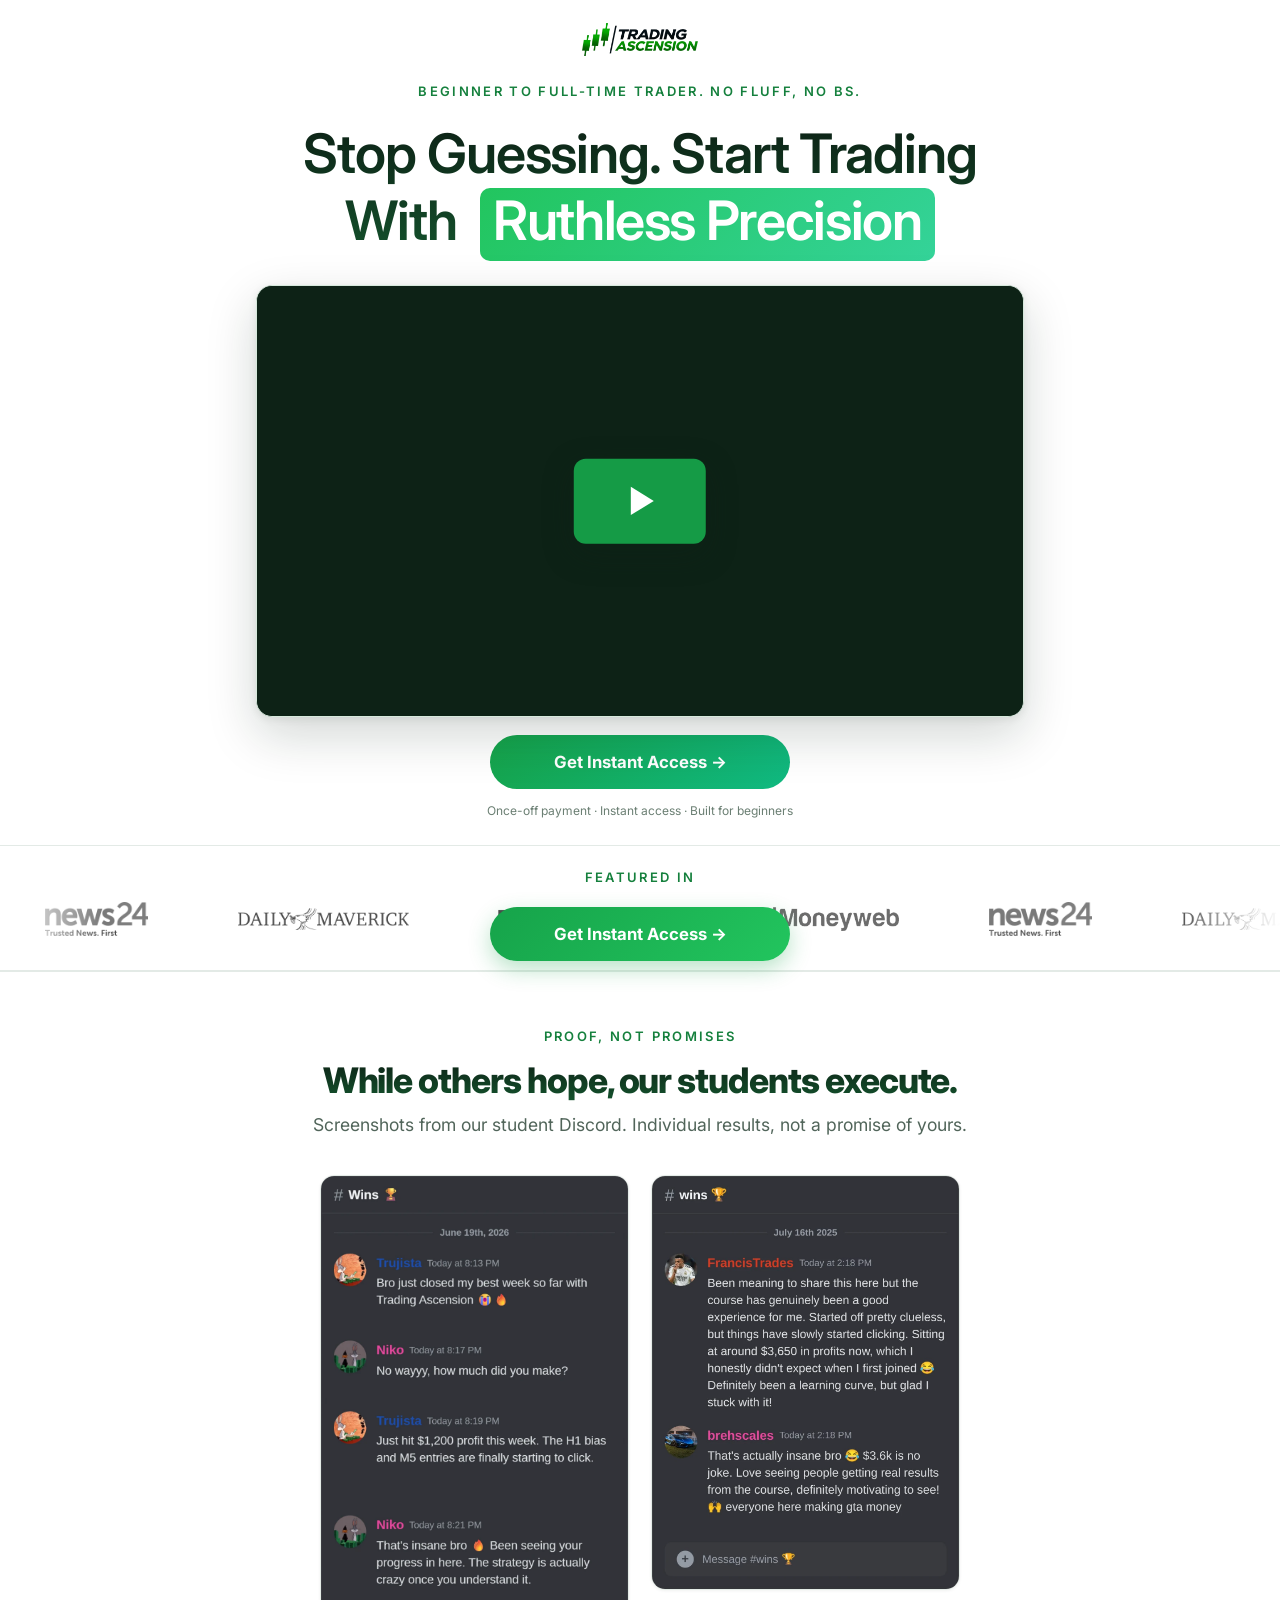
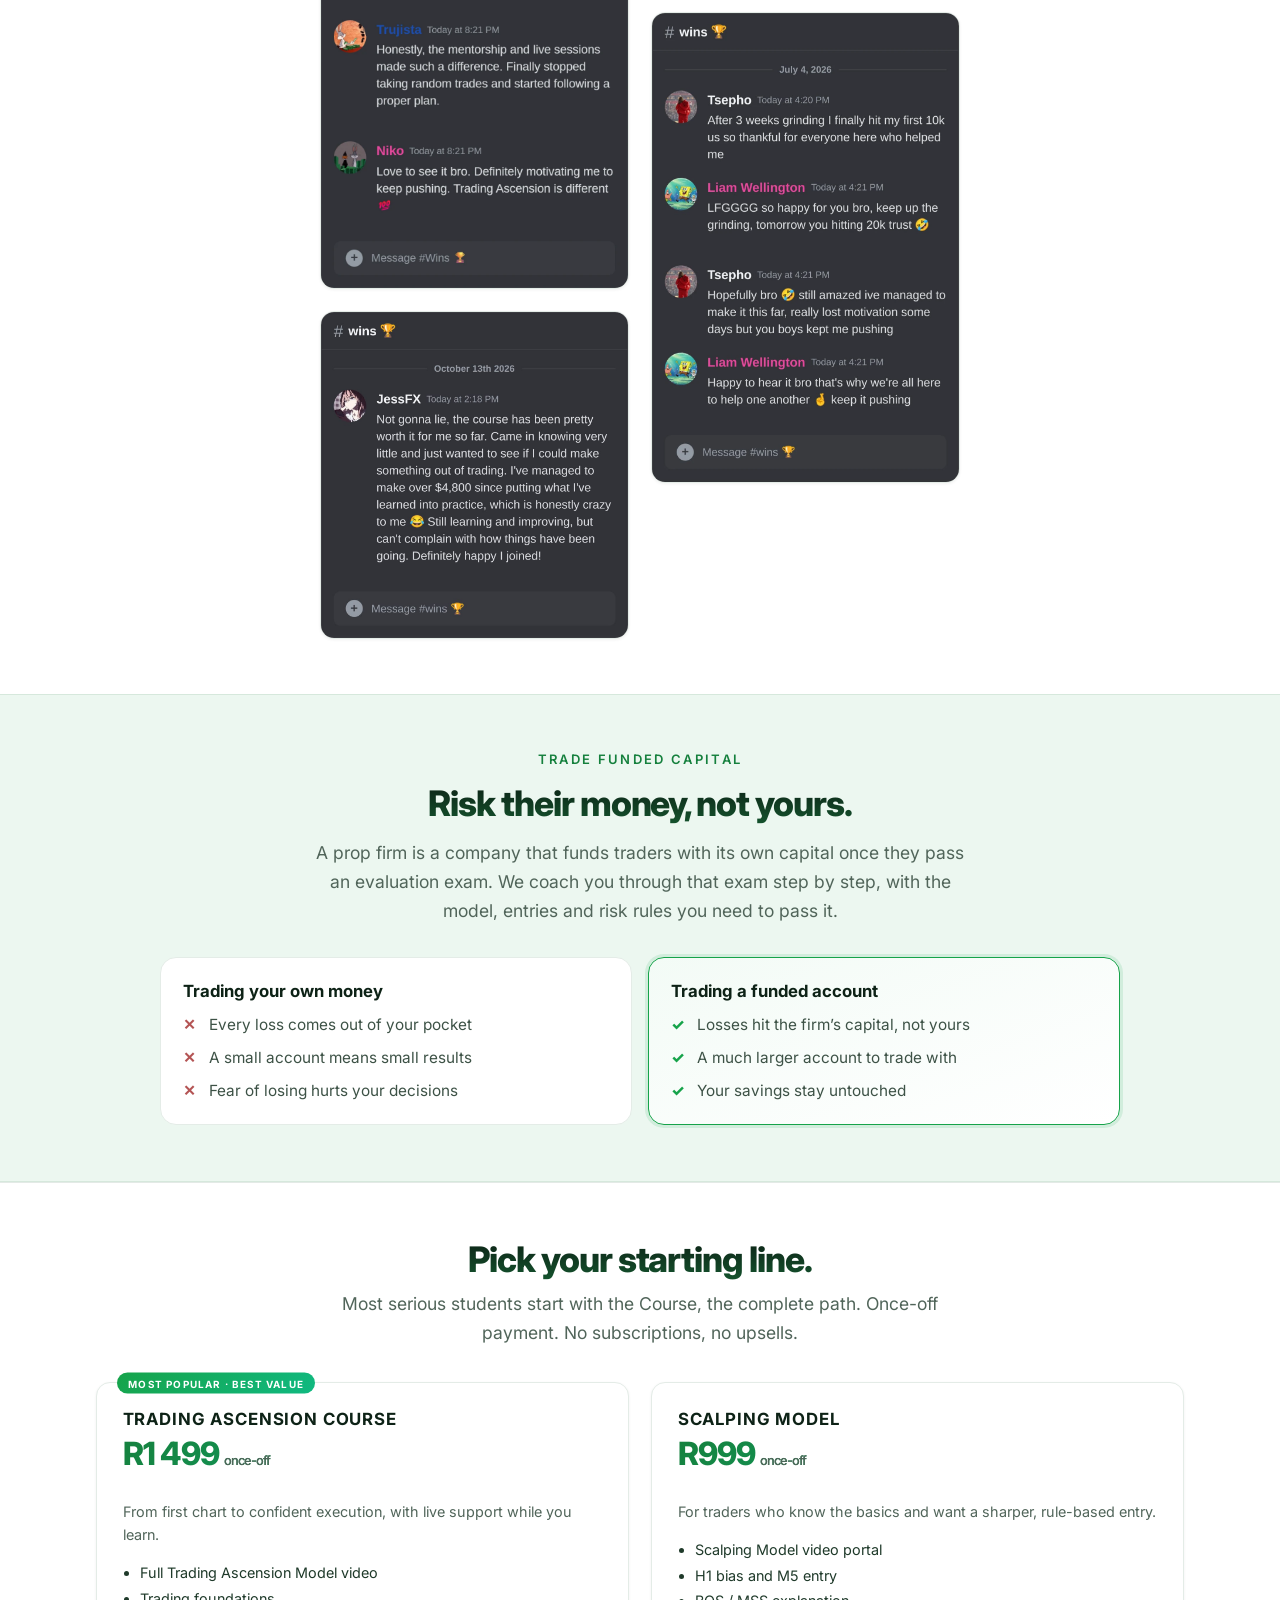
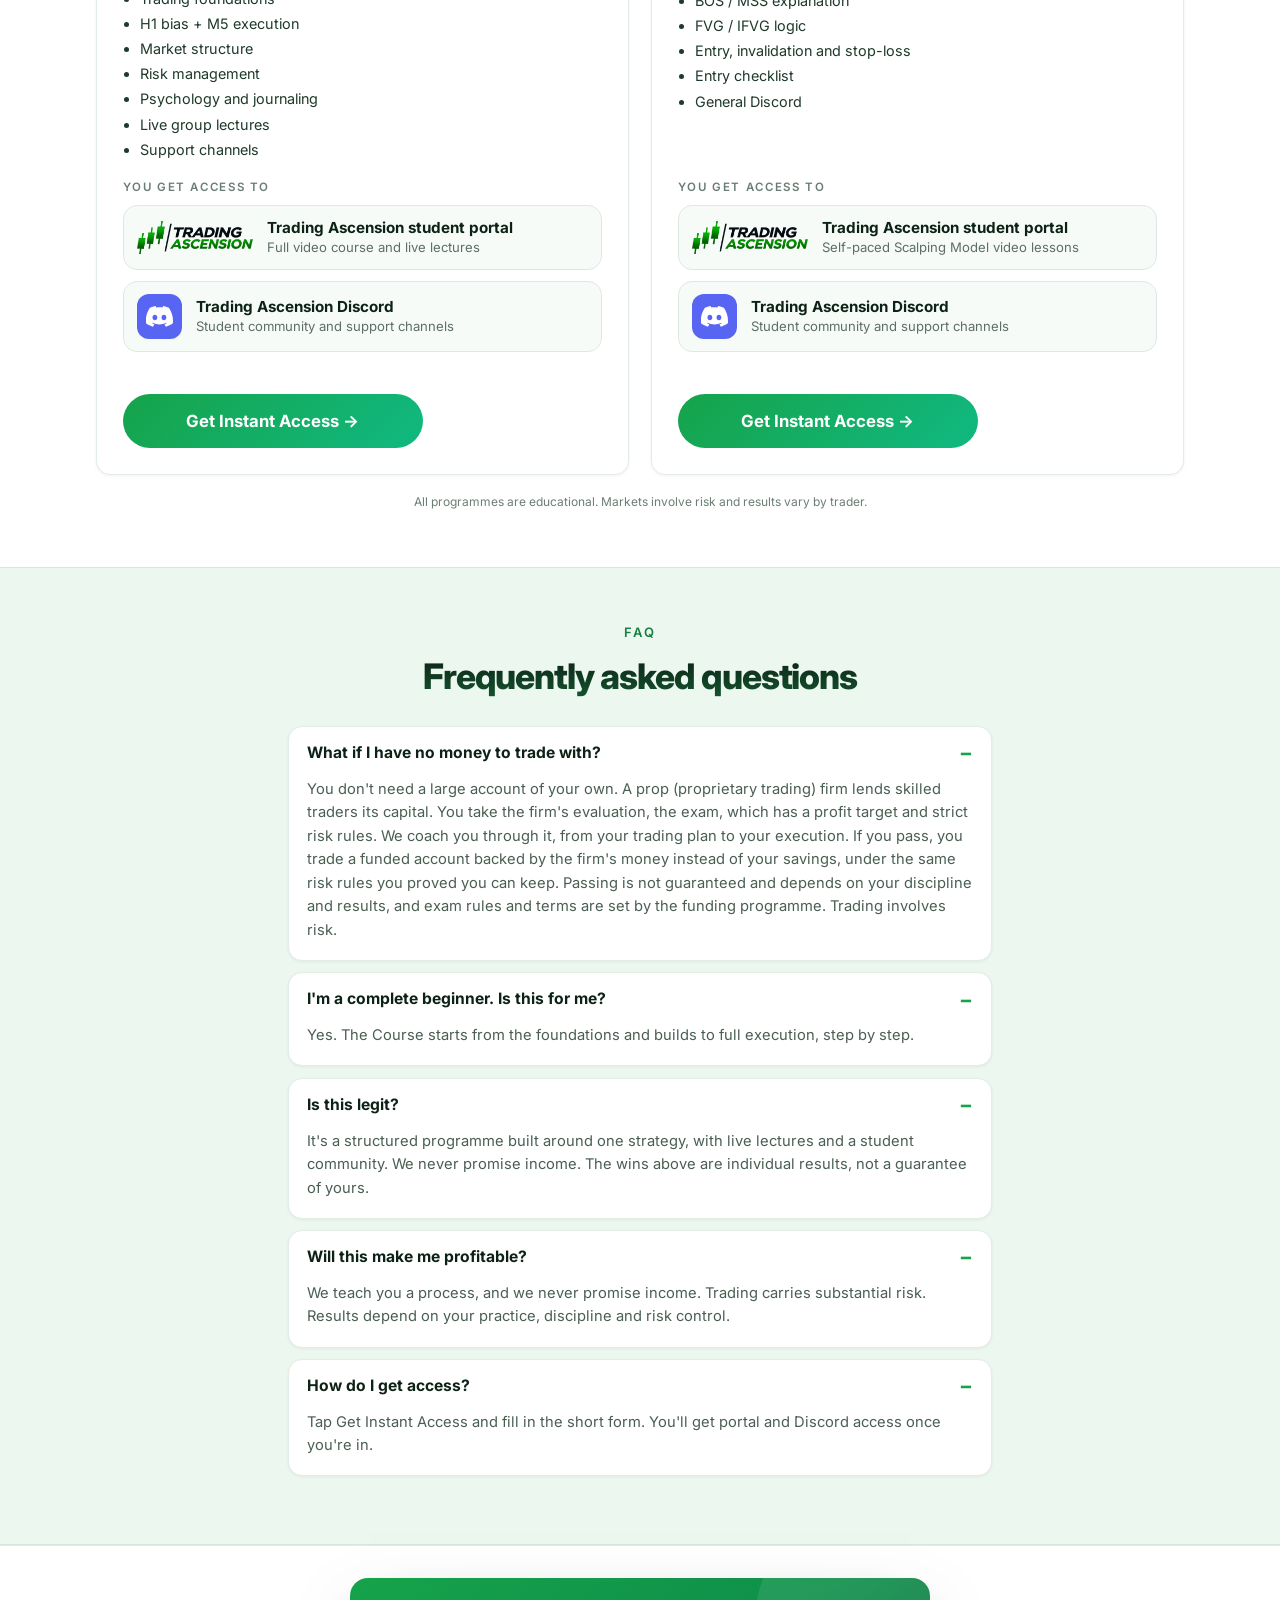
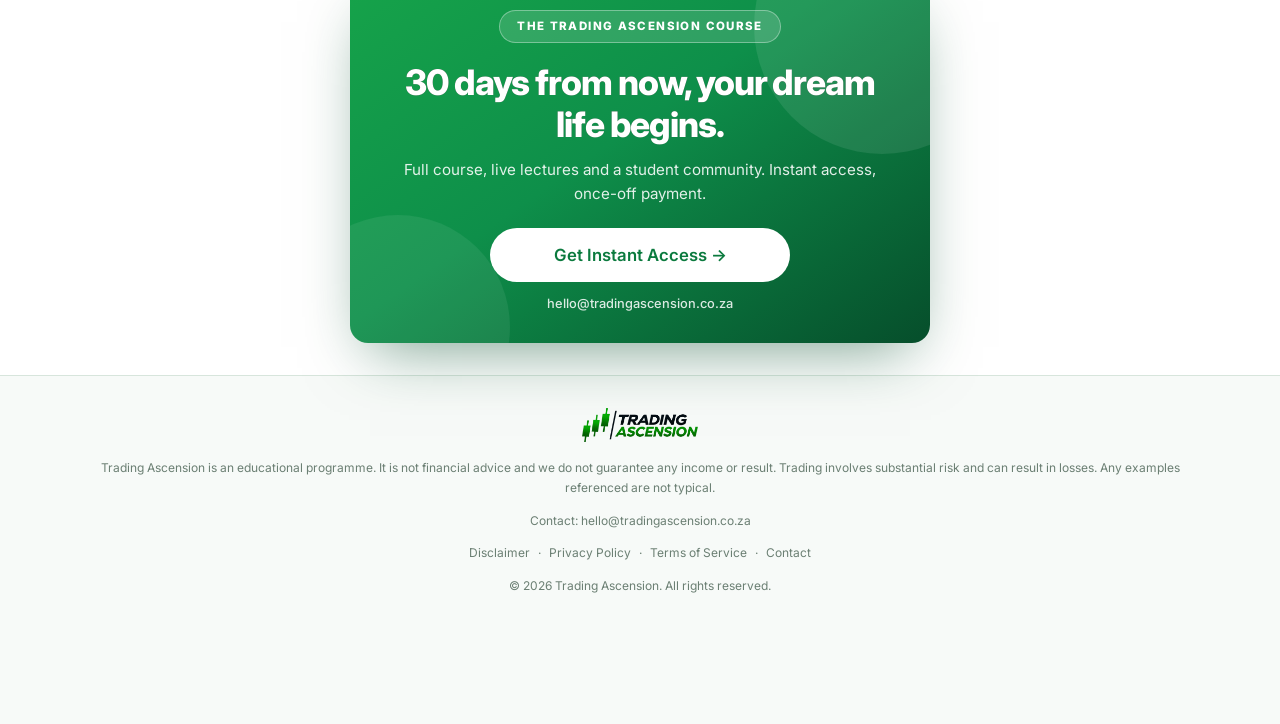
==== index.html @ 58a3d2c4 "Checkout page: add Apple Pay / Google Pay express buttons above the card form Co-Authored-By: Claude" ====
<!doctype html>
<html lang="en">
<head>
<meta charset="UTF-8">
<meta name="viewport" content="width=device-width, initial-scale=1.0">
<title>Trading Ascension — Trading Course</title>
<link rel="icon" href="favicon.ico?v=1" sizes="48x48"><link rel="icon" type="image/png" sizes="32x32" href="assets/favicon-32.png?v=1"><link rel="icon" type="image/png" sizes="192x192" href="assets/icon-192.png?v=1"><link rel="apple-touch-icon" href="assets/apple-touch-icon.png?v=1">
<meta name="description" content="Trading Ascension — a trading course built around one clear, repeatable strategy: H1 bias, M5 entries, fixed risk.">
<meta property="og:title" content="Trading Ascension — Trading Course">
<meta property="og:description" content="One repeatable strategy, step-by-step lessons and live support while you learn.">
<link rel="preconnect" href="https://fonts.googleapis.com"><link rel="preconnect" href="https://fonts.gstatic.com" crossorigin><link href="https://fonts.googleapis.com/css2?family=Inter:wght@400;500;600;700;800&display=swap" rel="stylesheet"><link rel="stylesheet" href="glass.css?v=103"><meta name="theme-color" content="#05030a">
<!-- TikTok Pixel Code Start -->
<script>
!function (w, d, t) {
  w.TiktokAnalyticsObject=t;var ttq=w[t]=w[t]||[];ttq.methods=["page","track","identify","instances","debug","on","off","once","ready","alias","group","enableCookie","disableCookie","holdConsent","revokeConsent","grantConsent"],ttq.setAndDefer=function(t,e){t[e]=function(){t.push([e].concat(Array.prototype.slice.call(arguments,0)))}};for(var i=0;i<ttq.methods.length;i++)ttq.setAndDefer(ttq,ttq.methods[i]);ttq.instance=function(t){for(var e=ttq._i[t]||[],n=0;n<ttq.methods.length;n++)ttq.setAndDefer(e,ttq.methods[n]);return e},ttq.load=function(e,n){var r="https://analytics.tiktok.com/i18n/pixel/events.js",o=n&&n.partner;ttq._i=ttq._i||{},ttq._i[e]=[],ttq._i[e]._u=r,ttq._t=ttq._t||{},ttq._t[e]=+new Date,ttq._o=ttq._o||{},ttq._o[e]=n||{};n=document.createElement("script");n.type="text/javascript",n.async=!0,n.src=r+"?sdkid="+e+"&lib="+t;e=document.getElementsByTagName("script")[0];e.parentNode.insertBefore(n,e)};
  ttq.load('DBP585RC77U0QK5QH2MG');
  ttq.page();
}(window, document, 'ttq');
</script>
<!-- TikTok Pixel Code End -->
</head>
<body>
<div class="orbs" aria-hidden="true"><i></i><i></i><i></i></div>
<header class="site-header" id="site-header"><a class="brand" href="#top" aria-label="Trading Ascension home"><img class="ta-logo" src="assets/ta-logo.png" alt="Trading Ascension" width="1249" height="362" decoding="async"></a></header>
<span id="top"></span>

<section class="center hero">
 <div class="wrap">
  <p class="eyebrow">Beginner to full-time trader. No fluff, no BS.</p>
  <h1>Stop Guessing. Start Trading With <span class="accent">Ruthless Precision</span></h1>
  <div class="video"><video id="vsl" playsinline preload="auto" src="assets/vsl.mp4?v=5#t=0.1" aria-label="The Trading Ascension Model, explained"></video></div>
  <div class="cta-row"><a class="btn" href="#programmes" data-goto="programmes">Get Instant Access →</a></div>
  <p class="fine hero-note">Once-off payment · Instant access · Built for beginners</p>
 </div>
</section>

<!-- placeholder press logos: replace with real "featured in" logos only if true -->
<section class="logos" aria-label="Featured in">
 <p class="eyebrow">Featured in</p>
 <div class="marquee"><ul class="track"><li class="lg"><img src="logos/n24.png" alt="News24" data-name="News24" style="--h:34" width="102" height="34" decoding="async"></li><li class="lg"><img src="logos/dm.png" alt="Daily Maverick" data-name="Daily Maverick" style="--h:22" width="66" height="22" decoding="async"></li><li class="lg"><img src="logos/mg.png" alt="Mail &amp; Guardian" data-name="Mail &amp; Guardian" style="--h:24" width="168" height="24" decoding="async"></li><li class="lg"><img src="logos/mw.png" alt="Moneyweb" data-name="Moneyweb" style="--h:24" width="72" height="24" decoding="async"></li><li class="lg" aria-hidden="true"><img src="logos/n24.png" alt="" data-name="News24" style="--h:34" width="102" height="34" decoding="async"></li><li class="lg" aria-hidden="true"><img src="logos/dm.png" alt="" data-name="Daily Maverick" style="--h:22" width="66" height="22" decoding="async"></li><li class="lg" aria-hidden="true"><img src="logos/mg.png" alt="" data-name="Mail &amp; Guardian" style="--h:24" width="168" height="24" decoding="async"></li><li class="lg" aria-hidden="true"><img src="logos/mw.png" alt="" data-name="Moneyweb" style="--h:24" width="72" height="24" decoding="async"></li><li class="lg" aria-hidden="true"><img src="logos/n24.png" alt="" data-name="News24" style="--h:34" width="102" height="34" decoding="async"></li><li class="lg" aria-hidden="true"><img src="logos/dm.png" alt="" data-name="Daily Maverick" style="--h:22" width="66" height="22" decoding="async"></li><li class="lg" aria-hidden="true"><img src="logos/mg.png" alt="" data-name="Mail &amp; Guardian" style="--h:24" width="168" height="24" decoding="async"></li><li class="lg" aria-hidden="true"><img src="logos/mw.png" alt="" data-name="Moneyweb" style="--h:24" width="72" height="24" decoding="async"></li><li class="lg" aria-hidden="true"><img src="logos/n24.png" alt="" data-name="News24" style="--h:34" width="102" height="34" decoding="async"></li><li class="lg" aria-hidden="true"><img src="logos/dm.png" alt="" data-name="Daily Maverick" style="--h:22" width="66" height="22" decoding="async"></li><li class="lg" aria-hidden="true"><img src="logos/mg.png" alt="" data-name="Mail &amp; Guardian" style="--h:24" width="168" height="24" decoding="async"></li><li class="lg" aria-hidden="true"><img src="logos/mw.png" alt="" data-name="Moneyweb" style="--h:24" width="72" height="24" decoding="async"></li><li class="lg" aria-hidden="true"><img src="logos/n24.png" alt="" data-name="News24" style="--h:34" width="102" height="34" decoding="async"></li><li class="lg" aria-hidden="true"><img src="logos/dm.png" alt="" data-name="Daily Maverick" style="--h:22" width="66" height="22" decoding="async"></li><li class="lg" aria-hidden="true"><img src="logos/mg.png" alt="" data-name="Mail &amp; Guardian" style="--h:24" width="168" height="24" decoding="async"></li><li class="lg" aria-hidden="true"><img src="logos/mw.png" alt="" data-name="Moneyweb" style="--h:24" width="72" height="24" decoding="async"></li><li class="lg" aria-hidden="true"><img src="logos/n24.png" alt="" data-name="News24" style="--h:34" width="102" height="34" decoding="async"></li><li class="lg" aria-hidden="true"><img src="logos/dm.png" alt="" data-name="Daily Maverick" style="--h:22" width="66" height="22" decoding="async"></li><li class="lg" aria-hidden="true"><img src="logos/mg.png" alt="" data-name="Mail &amp; Guardian" style="--h:24" width="168" height="24" decoding="async"></li><li class="lg" aria-hidden="true"><img src="logos/mw.png" alt="" data-name="Moneyweb" style="--h:24" width="72" height="24" decoding="async"></li><li class="lg" aria-hidden="true"><img src="logos/n24.png" alt="" data-name="News24" style="--h:34" width="102" height="34" decoding="async"></li><li class="lg" aria-hidden="true"><img src="logos/dm.png" alt="" data-name="Daily Maverick" style="--h:22" width="66" height="22" decoding="async"></li><li class="lg" aria-hidden="true"><img src="logos/mg.png" alt="" data-name="Mail &amp; Guardian" style="--h:24" width="168" height="24" decoding="async"></li><li class="lg" aria-hidden="true"><img src="logos/mw.png" alt="" data-name="Moneyweb" style="--h:24" width="72" height="24" decoding="async"></li><li class="lg" aria-hidden="true"><img src="logos/n24.png" alt="" data-name="News24" style="--h:34" width="102" height="34" decoding="async"></li><li class="lg" aria-hidden="true"><img src="logos/dm.png" alt="" data-name="Daily Maverick" style="--h:22" width="66" height="22" decoding="async"></li><li class="lg" aria-hidden="true"><img src="logos/mg.png" alt="" data-name="Mail &amp; Guardian" style="--h:24" width="168" height="24" decoding="async"></li><li class="lg" aria-hidden="true"><img src="logos/mw.png" alt="" data-name="Moneyweb" style="--h:24" width="72" height="24" decoding="async"></li><li class="lg" aria-hidden="true"><img src="logos/n24.png" alt="" data-name="News24" style="--h:34" width="102" height="34" decoding="async"></li><li class="lg" aria-hidden="true"><img src="logos/dm.png" alt="" data-name="Daily Maverick" style="--h:22" width="66" height="22" decoding="async"></li><li class="lg" aria-hidden="true"><img src="logos/mg.png" alt="" data-name="Mail &amp; Guardian" style="--h:24" width="168" height="24" decoding="async"></li><li class="lg" aria-hidden="true"><img src="logos/mw.png" alt="" data-name="Moneyweb" style="--h:24" width="72" height="24" decoding="async"></li><li class="lg" aria-hidden="true"><img src="logos/n24.png" alt="" data-name="News24" style="--h:34" width="102" height="34" decoding="async"></li><li class="lg" aria-hidden="true"><img src="logos/dm.png" alt="" data-name="Daily Maverick" style="--h:22" width="66" height="22" decoding="async"></li><li class="lg" aria-hidden="true"><img src="logos/mg.png" alt="" data-name="Mail &amp; Guardian" style="--h:24" width="168" height="24" decoding="async"></li><li class="lg" aria-hidden="true"><img src="logos/mw.png" alt="" data-name="Moneyweb" style="--h:24" width="72" height="24" decoding="async"></li><li class="lg" aria-hidden="true"><img src="logos/n24.png" alt="" data-name="News24" style="--h:34" width="102" height="34" decoding="async"></li><li class="lg" aria-hidden="true"><img src="logos/dm.png" alt="" data-name="Daily Maverick" style="--h:22" width="66" height="22" decoding="async"></li><li class="lg" aria-hidden="true"><img src="logos/mg.png" alt="" data-name="Mail &amp; Guardian" style="--h:24" width="168" height="24" decoding="async"></li><li class="lg" aria-hidden="true"><img src="logos/mw.png" alt="" data-name="Moneyweb" style="--h:24" width="72" height="24" decoding="async"></li><li class="lg" aria-hidden="true"><img src="logos/n24.png" alt="" data-name="News24" style="--h:34" width="102" height="34" decoding="async"></li><li class="lg" aria-hidden="true"><img src="logos/dm.png" alt="" data-name="Daily Maverick" style="--h:22" width="66" height="22" decoding="async"></li><li class="lg" aria-hidden="true"><img src="logos/mg.png" alt="" data-name="Mail &amp; Guardian" style="--h:24" width="168" height="24" decoding="async"></li><li class="lg" aria-hidden="true"><img src="logos/mw.png" alt="" data-name="Moneyweb" style="--h:24" width="72" height="24" decoding="async"></li></ul></div>
</section>

<section class="center" id="students">
 <div class="wrap">
  <p class="eyebrow">Proof, not promises</p>
  <h2>While others hope, our students execute.</h2>
  <p class="lead">Screenshots from our student Discord. Individual results, not a promise of yours.</p>
  <div class="proofs">
   <div class="proof-col"><figure class="proof"><img src="proof/discord-4.webp" alt="Student shares their best trading week in the wins channel" width="862" height="2000" decoding="async" onerror="this.parentNode.classList.add('empty');this.remove()"></figure><figure class="proof"><img src="proof/discord-3.png" alt="Student shares over $4,800 since applying the course" width="1080" height="1146" decoding="async" onerror="this.parentNode.classList.add('empty');this.remove()"></figure></div>
   <div class="proof-col"><figure class="proof"><img src="proof/discord-1.webp" alt="Student shares $3,650 in profits in the wins channel" width="1080" height="1455" decoding="async" onerror="this.parentNode.classList.add('empty');this.remove()"></figure><figure class="proof"><img src="proof/discord-2.webp" alt="Student hits first 10k after 3 weeks" width="1047" height="1600" decoding="async" onerror="this.parentNode.classList.add('empty');this.remove()"></figure></div>
  </div>
 </div>
</section>

<section class="win center" id="model">
 <div class="wrap pf">
  <p class="eyebrow reveal" data-anim="fade">Trade funded capital</p>
  <h2 class="reveal" data-anim="fade">Risk their money, not yours.</h2>
  <p class="lead reveal" data-anim="rise">A prop firm is a company that funds traders with its own capital once they pass an evaluation exam. We coach you through that exam step by step, with the model, entries and risk rules you need to pass it.</p>

  <div class="pf-vs reveal" data-anim="rise">
   <div class="pf-col pf-old"><h3>Trading your own money</h3>
    <ul><li>Every loss comes out of your pocket</li><li>A small account means small results</li><li>Fear of losing hurts your decisions</li></ul></div>
   <div class="pf-col pf-new"><h3>Trading a funded account</h3>
    <ul><li>Losses hit the firm&rsquo;s capital, not yours</li><li>A much larger account to trade with</li><li>Your savings stay untouched</li></ul></div>
  </div>
 </div>
</section>
<section class="center" id="programmes">
 <div class="wrap">
  <h2>Pick your starting line.</h2>
  <p class="lead">Most serious students start with the Course, the complete path. Once-off payment. No subscriptions, no upsells.</p>
  <div class="plans two">
   <div class="plan rec"><span class="tag">MOST POPULAR · BEST VALUE</span>
    <h3>TRADING ASCENSION COURSE</h3><div class="price">R1 499 <small>once-off</small></div>
    <p>From first chart to confident execution, with live support while you learn.</p>
    <ul><li>Full Trading Ascension Model video</li><li>Trading foundations</li><li>H1 bias + M5 execution</li><li>Market structure</li><li>Risk management</li><li>Psychology and journaling</li><li>Live group lectures</li><li>Support channels</li></ul><div class="access"><div class="access-label">You get access to</div><div class="ac-item"><span class="ac-ico ac-portal"><img src="assets/ta-logo.png" alt="Trading Ascension" width="1249" height="362"></span><span class="ac-txt"><b>Trading Ascension student portal</b><small>Full video course and live lectures</small></span></div><div class="ac-item"><span class="ac-ico ac-discord"><svg viewBox="0 0 24 24" fill="#fff" aria-hidden="true"><path d="M20.317 4.3698a19.7913 19.7913 0 00-4.8851-1.5152.0741.0741 0 00-.0785.0371c-.211.3753-.4447.8648-.6083 1.2495-1.8447-.2762-3.68-.2762-5.4868 0-.1636-.3933-.4058-.8742-.6177-1.2495a.077.077 0 00-.0785-.037 19.7363 19.7363 0 00-4.8852 1.515.0699.0699 0 00-.0321.0277C.5334 9.0458-.319 13.5799.0992 18.0578a.0824.0824 0 00.0312.0561c2.0528 1.5076 4.0413 2.4228 5.9929 3.0294a.0777.0777 0 00.0842-.0276c.4616-.6304.8731-1.2952 1.226-1.9942a.076.076 0 00-.0416-.1057c-.6528-.2476-1.2743-.5495-1.8722-.8923a.077.077 0 01-.0076-.1277c.1258-.0943.2517-.1923.3718-.2914a.0743.0743 0 01.0776-.0105c3.9278 1.7933 8.18 1.7933 12.0614 0a.0739.0739 0 01.0785.0095c.1202.099.246.1981.3728.2924a.077.077 0 01-.0066.1276 12.2986 12.2986 0 01-1.873.8914.0766.0766 0 00-.0407.1067c.3604.698.7719 1.3628 1.225 1.9932a.076.076 0 00.0842.0286c1.961-.6067 3.9495-1.5219 6.0023-3.0294a.077.077 0 00.0313-.0552c.5004-5.177-.8382-9.6739-3.5485-13.6604a.061.061 0 00-.0312-.0286zM8.02 15.3312c-1.1825 0-2.1569-1.0857-2.1569-2.419 0-1.3332.9555-2.4189 2.157-2.4189 1.2108 0 2.1757 1.0952 2.1568 2.419 0 1.3332-.9555 2.4189-2.1569 2.4189zm7.9748 0c-1.1825 0-2.1569-1.0857-2.1569-2.419 0-1.3332.9554-2.4189 2.1569-2.4189 1.2108 0 2.1757 1.0952 2.1568 2.419 0 1.3332-.946 2.4189-2.1568 2.4189Z"/></svg></span><span class="ac-txt"><b>Trading Ascension Discord</b><small>Student community and support channels</small></span></div></div>
    <a class="btn" href="#contact" data-lead="Trading Ascension Course" data-amount="149900" data-currency="zar">Get Instant Access →</a>
   </div>
   <div class="plan">
    <h3>SCALPING MODEL</h3><div class="price">R999 <small>once-off</small></div>
    <p>For traders who know the basics and want a sharper, rule-based entry.</p>
    <ul><li>Scalping Model video portal</li><li>H1 bias and M5 entry</li><li>BOS / MSS explanation</li><li>FVG / IFVG logic</li><li>Entry, invalidation and stop-loss</li><li>Entry checklist</li><li>General Discord</li></ul><div class="access"><div class="access-label">You get access to</div><div class="ac-item"><span class="ac-ico ac-portal"><img src="assets/ta-logo.png" alt="Trading Ascension" width="1249" height="362"></span><span class="ac-txt"><b>Trading Ascension student portal</b><small>Self-paced Scalping Model video lessons</small></span></div><div class="ac-item"><span class="ac-ico ac-discord"><svg viewBox="0 0 24 24" fill="#fff" aria-hidden="true"><path d="M20.317 4.3698a19.7913 19.7913 0 00-4.8851-1.5152.0741.0741 0 00-.0785.0371c-.211.3753-.4447.8648-.6083 1.2495-1.8447-.2762-3.68-.2762-5.4868 0-.1636-.3933-.4058-.8742-.6177-1.2495a.077.077 0 00-.0785-.037 19.7363 19.7363 0 00-4.8852 1.515.0699.0699 0 00-.0321.0277C.5334 9.0458-.319 13.5799.0992 18.0578a.0824.0824 0 00.0312.0561c2.0528 1.5076 4.0413 2.4228 5.9929 3.0294a.0777.0777 0 00.0842-.0276c.4616-.6304.8731-1.2952 1.226-1.9942a.076.076 0 00-.0416-.1057c-.6528-.2476-1.2743-.5495-1.8722-.8923a.077.077 0 01-.0076-.1277c.1258-.0943.2517-.1923.3718-.2914a.0743.0743 0 01.0776-.0105c3.9278 1.7933 8.18 1.7933 12.0614 0a.0739.0739 0 01.0785.0095c.1202.099.246.1981.3728.2924a.077.077 0 01-.0066.1276 12.2986 12.2986 0 01-1.873.8914.0766.0766 0 00-.0407.1067c.3604.698.7719 1.3628 1.225 1.9932a.076.076 0 00.0842.0286c1.961-.6067 3.9495-1.5219 6.0023-3.0294a.077.077 0 00.0313-.0552c.5004-5.177-.8382-9.6739-3.5485-13.6604a.061.061 0 00-.0312-.0286zM8.02 15.3312c-1.1825 0-2.1569-1.0857-2.1569-2.419 0-1.3332.9555-2.4189 2.157-2.4189 1.2108 0 2.1757 1.0952 2.1568 2.419 0 1.3332-.9555 2.4189-2.1569 2.4189zm7.9748 0c-1.1825 0-2.1569-1.0857-2.1569-2.419 0-1.3332.9554-2.4189 2.1569-2.4189 1.2108 0 2.1757 1.0952 2.1568 2.419 0 1.3332-.946 2.4189-2.1568 2.4189Z"/></svg></span><span class="ac-txt"><b>Trading Ascension Discord</b><small>Student community and support channels</small></span></div></div>
    <a class="btn" href="#contact" data-lead="Scalping Model" data-amount="99900" data-currency="zar">Get Instant Access →</a>
   </div>
  </div>
  <p class="fine">All programmes are educational. Markets involve risk and results vary by trader.</p>
 </div>
</section>

<section class="win center" id="faq">
 <div class="wrap">
  <p class="eyebrow">FAQ</p>
  <h2>Frequently asked questions</h2>
  <div class="faq">
   <details open><summary>What if I have no money to trade with?</summary><p>You don't need a large account of your own. A prop (proprietary trading) firm lends skilled traders its capital. You take the firm's evaluation, the exam, which has a profit target and strict risk rules. We coach you through it, from your trading plan to your execution. If you pass, you trade a funded account backed by the firm's money instead of your savings, under the same risk rules you proved you can keep. Passing is not guaranteed and depends on your discipline and results, and exam rules and terms are set by the funding programme. Trading involves risk.</p></details>
   <details open><summary>I'm a complete beginner. Is this for me?</summary><p>Yes. The Course starts from the foundations and builds to full execution, step by step.</p></details>
   <details open><summary>Is this legit?</summary><p>It's a structured programme built around one strategy, with live lectures and a student community. We never promise income. The wins above are individual results, not a guarantee of yours.</p></details>
   <details open><summary>Will this make me profitable?</summary><p>We teach you a process, and we never promise income. Trading carries substantial risk. Results depend on your practice, discipline and risk control.</p></details>
   <details open><summary>How do I get access?</summary><p>Tap Get Instant Access and fill in the short form. You'll get portal and Discord access once you're in.</p></details>
  </div>
 </div>
</section>

<section class="center contact cta-band" id="contact">
 <div class="wrap final-card">
  <div class="final-eyebrow">The Trading Ascension Course</div>
  <h2 class="final-h">30 days from now, your dream life begins.</h2>
  <p class="final-sub">Full course, live lectures and a student community. Instant access, once-off payment.</p>
  <div class="cta-row"><a class="btn final-btn" href="#programmes" data-goto="programmes">Get Instant Access →</a></div>
  <p class="final-links"><a href="mailto:hello@tradingascension.co.za">hello@tradingascension.co.za</a></p>
 </div>
</section>

<footer class="center">
 <div class="wrap">
  <img class="ta-logo foot-logo" src="assets/ta-logo.png" alt="Trading Ascension" width="1249" height="362" loading="lazy" decoding="async">
  <p>Trading Ascension is an educational programme. It is not financial advice and we do not guarantee any income or result. Trading involves substantial risk and can result in losses. Any examples referenced are not typical.</p>
  <p>Contact: hello@tradingascension.co.za</p>
  <nav><a href="#">Disclaimer</a>·<a href="#">Privacy Policy</a>·<a href="#">Terms of Service</a>·<a href="#contact">Contact</a></nav>
  <p>© 2026 Trading Ascension. All rights reserved.</p>
 </div>
</footer>

<div class="modal" id="lead-modal" aria-hidden="true" role="dialog" aria-modal="true" aria-labelledby="lead-title">
 <div class="modal-bg" data-close></div>
 <div class="modal-card">
  <button class="modal-x" type="button" data-close aria-label="Close">×</button>
  <form id="lead-form" novalidate>
   <p class="eyebrow step">Step 1 of 2</p>
   <h3 id="lead-title">Where should we send your access?</h3>
   <p class="sub">You're 60 seconds from joining <b id="lead-plan"></b>. Add your details and we'll set up your student portal and Discord access.</p>
   <label>Full Name<input name="name" type="text" autocomplete="name" placeholder="Your first and last name" required></label>
   <label>Email Address<input name="email" type="email" autocomplete="email" inputmode="email" placeholder="you@email.com" required></label>
   <label>WhatsApp Number<span class="ph"><select name="cc" aria-label="Country code"><option value="+27">ZA +27</option><option value="+267">BW +267</option><option value="+264">NA +264</option><option value="+263">ZW +263</option><option value="+254">KE +254</option><option value="+234">NG +234</option><option value="+44">UK +44</option><option value="+1">US +1</option></select><input name="phone" type="tel" autocomplete="tel-national" inputmode="tel" placeholder="WhatsApp number" required></span></label>
   <button class="btn submit" type="submit">Go to Step #2 →</button>
   <p class="fine">🔒 Secure &amp; encrypted. We respect your privacy.<br>We'll only use your details to contact you about your order.</p>
  </form>
  <div id="lead-pay" hidden></div>
  <div id="lead-done" hidden>
   <div class="tick">✓</div>
   <h3>Thanks, <span id="lead-name"></span>!</h3>
   <p class="sub">We've got your details and will be in touch shortly. To speed things up, message us on WhatsApp now.</p>
   <a class="btn" id="lead-wa" href="#" target="_blank" rel="noopener">Continue on WhatsApp ↗</a><br>
   <button class="link" type="button" data-close>Close</button>
  </div>
 </div>
</div><div class="sticky-join" id="sticky-join" aria-hidden="true">
 <button class="btn submit" type="button" data-goto="programmes" tabindex="-1">Get Instant Access →</button>
</div>
<script>
(function(){var s=document.getElementById('sticky-join');var on=false;
var fb=document.querySelector('.final-btn');
function upd(){var r=fb?fb.getBoundingClientRect():null;var seen=r&&r.top<window.innerHeight&&r.bottom>0;var show=window.scrollY>240&&!seen&&!document.body.classList.contains('modal-open')&&!document.querySelector('.checkout.open')&&!document.querySelector('#lead-modal.open');
if(show!==on){on=show;s.classList.toggle('show',show);s.setAttribute('aria-hidden',show?'false':'true');s.querySelector('button').tabIndex=show?0:-1;}}
window.addEventListener('scroll',upd,{passive:true});setInterval(upd,400);})();
</script><script src="main.js?v=109"></script>
</body>
</html>
---- glass.css ----
:root{
  --bg:#05030a;--ink:#f4f1fb;--mute:#a9a3bd;--p1:#8b5cf6;--p2:#c026d3;--p3:#6d28d9;
  --glass:rgba(255,255,255,.055);--glass-2:rgba(255,255,255,.09);--edge:rgba(255,255,255,.14);
  --ease:cubic-bezier(.21,.47,.32,.98);
}
*{box-sizing:border-box}
html{scroll-behavior:smooth}
html,body{margin:0;background:var(--bg);color:var(--ink);font-family:"Inter",-apple-system,BlinkMacSystemFont,"Segoe UI",Roboto,Helvetica,Arial,sans-serif;-webkit-font-smoothing:antialiased}
a{color:inherit}
body{overflow-x:hidden}

/* ambient liquid orbs behind everything */
.orbs{position:fixed;inset:0;z-index:-1;overflow:hidden;pointer-events:none}
.orbs i{position:absolute;border-radius:50%;filter:blur(90px);opacity:.55;animation:drift 22s ease-in-out infinite alternate}
.orbs i:nth-child(1){width:42rem;height:42rem;background:radial-gradient(circle,var(--p1),transparent 65%);top:-12rem;left:-10rem}
.orbs i:nth-child(2){width:36rem;height:36rem;background:radial-gradient(circle,var(--p2),transparent 65%);top:30%;right:-12rem;animation-duration:28s;opacity:.38}
.orbs i:nth-child(3){width:32rem;height:32rem;background:radial-gradient(circle,var(--p3),transparent 65%);bottom:-10rem;left:20%;animation-duration:32s}
@keyframes drift{to{transform:translate3d(6rem,4rem,0) scale(1.15)}}

.wrap{max-width:64rem;margin:0 auto;padding:0 1rem}
section{padding:3.5rem 0}
.center{text-align:center}

/* floating glass header */
.site-header{position:fixed;top:12px;left:50%;transform:translateX(-50%);z-index:30;width:min(46rem,calc(100% - 24px));display:flex;align-items:center;justify-content:space-between;gap:1rem;padding:.55rem .6rem .55rem 1.1rem;border-radius:999px;border:1px solid transparent;transition:background .35s var(--ease),border-color .35s var(--ease),backdrop-filter .35s,box-shadow .35s}
.site-header.scrolled{background:rgba(20,12,36,.5);border-color:var(--edge);backdrop-filter:blur(22px) saturate(170%);-webkit-backdrop-filter:blur(22px) saturate(170%);box-shadow:0 10px 40px rgba(0,0,0,.45),inset 0 1px 0 rgba(255,255,255,.18)}
.brand{font-weight:800;letter-spacing:-.02em;text-decoration:none}
.brand span{color:var(--p1)}
.site-header nav{display:flex;gap:1.1rem;font-size:.8rem;color:var(--mute)}
.site-header nav a{text-decoration:none;transition:color .2s}
.site-header nav a:hover{color:#fff}
.site-header .mini{font-size:.75rem;font-weight:700;padding:.5rem 1rem;border-radius:999px;background:linear-gradient(135deg,var(--p1),var(--p2));text-decoration:none;color:#fff}
@media(max-width:600px){.site-header nav{display:none}}

.eyebrow{color:#c4b5fd;font-weight:600;font-size:12px;letter-spacing:.18em;text-transform:uppercase;margin:0 0 1rem}
h1{font-size:1.9rem;line-height:1.12;letter-spacing:-.035em;margin:0 0 .9rem;font-weight:800}
h2{font-size:1.6rem;line-height:1.15;letter-spacing:-.03em;margin:0 0 .6rem;font-weight:800}
h1,h2{background:linear-gradient(180deg,#fff,#cfc6ea);-webkit-background-clip:text;background-clip:text;color:transparent}
.accent{background:linear-gradient(135deg,var(--p1),var(--p2));-webkit-background-clip:border-box;background-clip:border-box;color:#fff;-webkit-text-fill-color:#fff;border-radius:10px;padding:.02em .24em;white-space:nowrap;box-shadow:0 0 38px rgba(139,92,246,.55),inset 0 1px 0 rgba(255,255,255,.35)}
.lead{color:var(--mute);max-width:42rem;margin:0 auto 1.4rem;font-size:1rem;line-height:1.65}

/* ---- liquid glass surface ---- */
.glass,.pill,.video,.win-card,.stat,.plan,.card,.chip,.say div{
  position:relative;background:linear-gradient(145deg,rgba(255,255,255,.10),rgba(255,255,255,.03));
  border:1px solid var(--edge);backdrop-filter:blur(24px) saturate(180%);-webkit-backdrop-filter:blur(24px) saturate(180%);
  box-shadow:0 18px 50px rgba(0,0,0,.45),inset 0 1px 0 rgba(255,255,255,.28),inset 0 -1px 0 rgba(255,255,255,.05);
  overflow:hidden;
}
/* specular highlight that follows the cursor */
.win-card::before,.plan::before,.card::before,.video::before,.stat::before{
  content:"";position:absolute;inset:0;pointer-events:none;opacity:0;transition:opacity .4s;
  background:radial-gradient(18rem circle at var(--mx,50%) var(--my,0%),rgba(196,170,255,.22),transparent 60%)}
.win-card:hover::before,.plan:hover::before,.card:hover::before,.video:hover::before,.stat:hover::before{opacity:1}
.plan,.card,.win-card,.stat,.chip,.say div{transition:transform .5s var(--ease),border-color .3s,box-shadow .4s}
.plan:hover,.card:hover,.win-card:hover,.say div:hover{transform:translateY(-4px);border-color:rgba(196,170,255,.4);box-shadow:0 24px 60px rgba(109,40,217,.28),inset 0 1px 0 rgba(255,255,255,.35)}

.pill{display:inline-flex;gap:.6rem;align-items:center;border-radius:999px;padding:.45rem 1rem;font-size:.8rem;margin-bottom:1.5rem;color:var(--mute)}
.pill b{color:#c4b5fd}
.video{max-width:48rem;margin:0 auto;aspect-ratio:16/9;border-radius:1.4rem;display:flex;flex-direction:column;align-items:center;justify-content:center;gap:.5rem;font-weight:700;font-size:clamp(1.1rem,3vw,1.8rem);background:radial-gradient(circle at 25% 20%,rgba(139,92,246,.5),transparent 45%),radial-gradient(circle at 85% 85%,rgba(192,38,211,.4),transparent 45%),rgba(255,255,255,.04)}
.video small{font-weight:500;font-size:.75rem;letter-spacing:.18em;color:var(--mute)}
.video::after{content:"\25B6";position:absolute;bottom:1.2rem;right:1.4rem;width:2.8rem;height:2.8rem;border-radius:50%;display:flex;align-items:center;justify-content:center;background:rgba(255,255,255,.14);border:1px solid var(--edge);font-size:.9rem;padding-left:.15rem}

.btn{display:inline-block;background:linear-gradient(135deg,var(--p1),var(--p2));color:#fff;text-decoration:none;font-weight:700;padding:.95rem 1.9rem;border-radius:999px;box-shadow:0 10px 34px rgba(139,92,246,.5),inset 0 1px 0 rgba(255,255,255,.4);margin-top:1.6rem;transition:transform .35s var(--ease),box-shadow .35s,filter .3s}
.btn:hover{transform:translateY(-3px) scale(1.02);box-shadow:0 16px 44px rgba(139,92,246,.65),inset 0 1px 0 rgba(255,255,255,.5);filter:brightness(1.08)}

.win{background:linear-gradient(180deg,transparent,rgba(139,92,246,.07),transparent)}
.win-card{max-width:40rem;margin:1.6rem auto 0;border-radius:1.4rem;padding:1.9rem}
.stats{display:grid;grid-template-columns:1fr 1fr;gap:1rem;margin:1.25rem 0}
.stat{border-radius:1rem;padding:1rem}
.stat b{display:block;font-size:1.9rem;letter-spacing:-.03em;background:linear-gradient(135deg,#c4b5fd,#e879f9);-webkit-background-clip:text;background-clip:text;color:transparent}
.stat span{font-size:.8rem;color:var(--mute)}
.quote{font-style:italic;color:#ddd6f3;margin:1rem 0 0}
.fine{font-size:.75rem;color:#8a84a0;line-height:1.6;max-width:44rem;margin:1.1rem auto 0}

.plans{display:grid;gap:1.4rem;margin-top:2.2rem;text-align:left}
.plan{border-radius:1.4rem;padding:1.6rem}
.plan.rec{border-color:rgba(167,139,250,.65);box-shadow:0 22px 70px rgba(139,92,246,.3),inset 0 1px 0 rgba(255,255,255,.35)}
.tag{position:absolute;top:0;left:1.25rem;transform:translateY(-50%);background:linear-gradient(135deg,var(--p1),var(--p2));color:#fff;font-size:.62rem;font-weight:700;letter-spacing:.12em;padding:.28rem .7rem;border-radius:999px;z-index:2}
.plan{overflow:visible}
.plan h3{margin:0;font-size:1.05rem;letter-spacing:.05em}
.price{font-size:2rem;font-weight:800;letter-spacing:-.03em;background:linear-gradient(135deg,#c4b5fd,#e879f9);-webkit-background-clip:text;background-clip:text;color:transparent;margin:.3rem 0 .8rem}
.price s{font-size:1rem;color:#7d7794;font-weight:500;margin-right:.4rem;-webkit-text-fill-color:#7d7794}
.price small{font-size:.8rem;color:var(--mute);font-weight:500;-webkit-text-fill-color:var(--mute)}
.plan p{color:var(--mute);font-size:.9rem;line-height:1.6}
.plan h4{font-size:.68rem;letter-spacing:.16em;color:#c4b5fd;margin:1.1rem 0 .4rem}
.plan ul{margin:0;padding-left:1.1rem;font-size:.9rem;line-height:1.75;color:#d9d3ec}
.meta{display:flex;gap:1.5rem;font-size:.72rem;margin-top:1rem;color:var(--mute)}
.meta b{display:block;color:var(--ink);letter-spacing:.06em}
.plan .not{font-size:.8rem;color:#8a84a0;font-style:italic}

.cards{display:grid;gap:1.1rem;margin-top:2.2rem;text-align:left}
.card{border-radius:1.2rem;padding:1.3rem;display:flex;gap:1rem}
.av{flex:none;width:3rem;height:3rem;border-radius:50%;background:linear-gradient(135deg,var(--p1),var(--p2));color:#fff;display:flex;align-items:center;justify-content:center;font-weight:700;font-size:.85rem;box-shadow:0 0 22px rgba(139,92,246,.5),inset 0 1px 0 rgba(255,255,255,.4)}
.card h3{margin:0;font-size:1rem}
.card .r{color:#c4b5fd;font-weight:700;font-size:.9rem;margin:.2rem 0 .5rem}
.card p{margin:0;color:var(--mute);font-size:.88rem;line-height:1.65}
.chips{display:flex;flex-wrap:wrap;gap:.7rem;justify-content:center;margin-top:1.5rem}
.chip{border-radius:999px;padding:.55rem 1.1rem;font-size:.85rem}
.chip span{color:#c4b5fd;font-size:.62rem;font-weight:700;letter-spacing:.1em;margin-left:.4rem}
.say{display:grid;gap:1rem;margin-top:1.6rem}
.say div{border-radius:1rem;padding:1.1rem}
.say small{color:var(--mute)}
.principle{font-size:1.5rem;font-weight:700;letter-spacing:-.02em;max-width:36rem;margin:0 auto;line-height:1.3}
.contact a{color:#c4b5fd;font-weight:600;text-decoration:none}
.contact .btn{color:#fff}
.contact p{margin:.4rem 0}
footer{border-top:1px solid var(--edge);padding:2rem 0 3rem;font-size:.75rem;color:#8a84a0;line-height:1.7}
footer nav a{margin:0 .5rem;text-decoration:none}


@media(min-width:768px){
 h1{font-size:3.1rem}h2{font-size:2.2rem}.lead{font-size:1.1rem}.eyebrow{font-size:13px}
 .plans{grid-template-columns:repeat(3,1fr)}
 .cards{grid-template-columns:1fr 1fr}
 .say{grid-template-columns:repeat(3,1fr)}
}
@media(prefers-reduced-motion:reduce){
 .reveal,.reveal *{opacity:1!important;transform:none!important;filter:none!important;transition:none!important}
 .orbs i{animation:none}
 html{scroll-behavior:auto}
}

/* ---------- scroll-in animations ---------- */
.reveal{--d:0ms;opacity:0;transition:opacity .5s var(--ease) var(--d),transform .5s var(--ease) var(--d)}
.reveal.visible{opacity:1;transform:none;filter:none}
/* calmer set: just a soft fade with a short rise */
[data-anim]{transform:translateY(8px)}
[data-anim=fade]{transform:none}
/* after the intro, hand control back to hover effects */
.reveal.done{transition:transform .5s var(--ease),border-color .3s,box-shadow .4s;transition-delay:0s}
/* ---------- hero glyph background ---------- */
.hero{position:relative;overflow:hidden}
.hero #glyphs{position:absolute;inset:0;width:100%;height:100%;z-index:0;pointer-events:none;-webkit-mask-image:linear-gradient(180deg,#000 70%,transparent);mask-image:linear-gradient(180deg,#000 70%,transparent)}
.hero .wrap{position:relative;z-index:1}

/* ---------- lead popup ---------- */
.modal{position:fixed;inset:0;z-index:100;display:flex;align-items:center;justify-content:center;padding:16px;visibility:hidden;opacity:0;transition:opacity .35s var(--ease),visibility .35s}
.modal.open{visibility:visible;opacity:1}
.modal-bg{position:absolute;inset:0;background:rgba(3,1,8,.65);backdrop-filter:blur(10px);-webkit-backdrop-filter:blur(10px)}
.modal-card{position:relative;width:min(26rem,100%);max-height:calc(100vh - 32px);overflow:auto;border-radius:1.5rem;padding:2rem 1.7rem 1.6rem;text-align:left;
 background:linear-gradient(145deg,rgba(255,255,255,.12),rgba(255,255,255,.04)),rgba(18,10,34,.7);border:1px solid var(--edge);backdrop-filter:blur(28px) saturate(180%);-webkit-backdrop-filter:blur(28px) saturate(180%);
 box-shadow:0 30px 90px rgba(0,0,0,.6),0 0 80px rgba(139,92,246,.25),inset 0 1px 0 rgba(255,255,255,.3);transform:translateY(30px) scale(.95);transition:transform .5s var(--ease)}
.modal.open .modal-card{transform:none}
.modal-x{position:absolute;top:.8rem;right:1rem;background:none;border:0;color:var(--mute);font-size:1.7rem;line-height:1;cursor:pointer;padding:.2rem .5rem}
.modal-x:hover{color:#fff}
.modal h3{margin:0 0 .4rem;font-size:1.5rem;letter-spacing:-.02em}
.modal .sub{color:var(--mute);font-size:.9rem;line-height:1.55;margin:0 0 1.2rem}
.modal .sub b{color:#c4b5fd}
.modal label{display:block;font-size:.75rem;font-weight:600;letter-spacing:.06em;color:var(--mute);text-transform:uppercase;margin-bottom:.9rem}
.modal input{display:block;width:100%;margin-top:.4rem;padding:.85rem 1rem;font:inherit;font-size:1rem;text-transform:none;letter-spacing:0;color:var(--ink);background:rgba(255,255,255,.06);border:1px solid var(--edge);border-radius:.8rem;outline:none;transition:border-color .25s,box-shadow .25s}
.modal input::placeholder{color:#6f6988}
.modal input:focus{border-color:var(--p1);box-shadow:0 0 0 3px rgba(139,92,246,.3)}
.modal input.bad{border-color:#f87171;box-shadow:0 0 0 3px rgba(248,113,113,.2)}
.modal .btn{width:100%;text-align:center;border:0;font:inherit;font-weight:700;cursor:pointer;margin-top:.6rem}
.modal .fine{text-align:center;margin-top:.9rem}
.modal [hidden]{display:none}
#lead-done{text-align:center}
.tick{width:3.4rem;height:3.4rem;margin:0 auto 1rem;border-radius:50%;display:flex;align-items:center;justify-content:center;font-size:1.6rem;background:linear-gradient(135deg,var(--p1),var(--p2));box-shadow:0 0 30px rgba(139,92,246,.6)}
#lead-done .btn{display:block;text-decoration:none}
.link{background:none;border:0;color:var(--mute);margin-top:1rem;cursor:pointer;font:inherit;font-size:.85rem;text-decoration:underline}
/* payment step */
#lead-pay{display:flex;flex-direction:column;gap:.9rem}#lead-pay[hidden]{display:none}#pay-mount{display:flex;flex-direction:column;gap:.9rem;min-height:120px}.pay-load{color:rgba(255,255,255,.6);font-size:.9rem;text-align:center;padding:1.5rem 0}.pay-err{color:#fda4af;font-size:.85rem;margin:0}

/* ================= white + green theme ================= */
:root{--bg:#ffffff;--ink:#0d2216;--mute:#51655a;--p1:#16a34a;--p2:#10b981;--p3:#86efac;--glass:rgba(255,255,255,.7);--edge:rgba(22,101,52,.14)}
.orbs i{animation:none;opacity:.35;filter:blur(110px)}
.orbs i:nth-child(1){background:radial-gradient(circle,#bbf7d0,transparent 65%)}
.orbs i:nth-child(2){background:radial-gradient(circle,#d1fae5,transparent 65%);opacity:.5}
.orbs i:nth-child(3){background:radial-gradient(circle,#dcfce7,transparent 65%)}
.site-header.scrolled{background:rgba(255,255,255,.72);box-shadow:0 8px 30px rgba(22,101,52,.12),inset 0 1px 0 #fff}
.site-header nav a:hover{color:var(--p1)}
.site-header .mini,.btn,.tag,.av,.tick{background:linear-gradient(135deg,#16a34a,#10b981);color:#fff}
.eyebrow,.pill b,.card .r,.chip span,.plan h4,.modal .sub b,.contact a{color:#15803d}
h1,h2{background:linear-gradient(180deg,#0d2216,#14532d);-webkit-background-clip:text;background-clip:text;color:transparent}
.accent{background:linear-gradient(135deg,#16a34a,#10b981);box-shadow:0 8px 28px rgba(22,163,74,.35),inset 0 1px 0 rgba(255,255,255,.4)}
.glass,.pill,.video,.win-card,.stat,.plan,.card,.chip,.say div{background:linear-gradient(145deg,rgba(255,255,255,.92),rgba(240,253,244,.6));box-shadow:0 14px 40px rgba(22,101,52,.10),inset 0 1px 0 #fff,inset 0 -1px 0 rgba(22,101,52,.05)}
.win-card::before,.plan::before,.card::before,.video::before,.stat::before{background:radial-gradient(18rem circle at var(--mx,50%) var(--my,0%),rgba(74,222,128,.16),transparent 60%)}
.plan:hover,.card:hover,.win-card:hover,.say div:hover{border-color:rgba(22,163,74,.45);box-shadow:0 20px 50px rgba(22,163,74,.18),inset 0 1px 0 #fff}
.plan.rec{border-color:rgba(22,163,74,.65);box-shadow:0 20px 60px rgba(22,163,74,.2),inset 0 1px 0 #fff}
.video{background:radial-gradient(circle at 25% 20%,rgba(74,222,128,.35),transparent 45%),radial-gradient(circle at 85% 85%,rgba(16,185,129,.25),transparent 45%),#fff}
.video::after{background:rgba(22,163,74,.12);color:#15803d}
.btn{box-shadow:0 10px 28px rgba(22,163,74,.38),inset 0 1px 0 rgba(255,255,255,.4)}
.btn:hover{box-shadow:0 14px 36px rgba(22,163,74,.5),inset 0 1px 0 rgba(255,255,255,.5)}
.win{background:linear-gradient(180deg,transparent,rgba(187,247,208,.3),transparent)}
.stat b,.price{background:linear-gradient(135deg,#15803d,#10b981);-webkit-background-clip:text;background-clip:text;color:transparent}
.quote,.plan ul{color:#1f3a2a}
.fine,.plan .not,footer{color:#6b7f73}
.price s{color:#8aa093;-webkit-text-fill-color:#8aa093}
.av{box-shadow:0 6px 18px rgba(22,163,74,.35),inset 0 1px 0 rgba(255,255,255,.4)}
.contact .btn{color:#fff}
.modal-bg{background:rgba(13,34,22,.35)}
.modal-card{background:linear-gradient(145deg,rgba(255,255,255,.95),rgba(240,253,244,.85));box-shadow:0 30px 80px rgba(13,34,22,.25),0 0 60px rgba(22,163,74,.12),inset 0 1px 0 #fff}
.modal-x:hover{color:var(--p1)}
.modal input{background:#fff;color:var(--ink)}
.modal input::placeholder{color:#93a79b}
.modal input:focus{border-color:var(--p1);box-shadow:0 0 0 3px rgba(22,163,74,.22)}
.tick{box-shadow:0 0 24px rgba(22,163,74,.45)}
.pay-load{color:var(--mute)}.pay-err{color:#b91c1c}

/* student result screenshots */
.proofs{display:flex;flex-direction:column;align-items:center;gap:1.6rem;margin-top:2.2rem}
.proof{margin:0;width:min(21.5rem,100%);border-radius:1.4rem;overflow:hidden;border:1px solid var(--edge);background:#fff;box-shadow:0 18px 50px rgba(22,101,52,.14)}
.proof img{display:block;width:100%;height:auto}
.proof figcaption{display:none}
.proof.empty{aspect-ratio:9/16;display:flex;align-items:center;justify-content:center;background:linear-gradient(160deg,#f0fdf4,#dcfce7)}
.proof.empty figcaption{display:block;padding:1.5rem;color:var(--mute);font-size:.85rem;line-height:1.5}
.proof.empty b{display:block;color:var(--ink);font-size:1.05rem;margin-bottom:.3rem}
.proof.empty small{display:block;margin-top:1rem;color:#15803d;font-size:.7rem}

/* ---------- responsive ---------- */
img,video,canvas{max-width:100%}
.proof{width:min(24rem,100%)}
@media(min-width:768px){.proofs{display:grid;grid-template-columns:repeat(2,1fr);justify-items:center;align-items:start;gap:1.8rem}.proof{width:min(22rem,100%)}}
@media(min-width:1100px){.wrap{max-width:70rem}.proofs{grid-template-columns:repeat(3,1fr)}h1{font-size:3.6rem}}
@media(max-width:767px){
 section{padding:2.5rem 0}
 .win-card{padding:1.3rem}
 .plan{padding:1.3rem}
 .site-header{top:8px;padding:.45rem .5rem .45rem .9rem}
 .btn{padding:.85rem 1.5rem}
 .meta{flex-wrap:wrap;gap:1rem}
 .stats{grid-template-columns:1fr 1fr;gap:.75rem}
 .modal-card{padding:1.6rem 1.2rem 1.3rem}
}
@media(max-width:380px){h1{font-size:1.65rem}h2{font-size:1.4rem}.stats{grid-template-columns:1fr}}
/* ---------- performance ---------- */
.glass,.pill,.video,.win-card,.stat,.plan,.card,.chip,.say div{backdrop-filter:none;-webkit-backdrop-filter:none;background:linear-gradient(145deg,#fff,#f3fdf6);box-shadow:0 8px 24px rgba(22,101,52,.08),inset 0 1px 0 #fff}
.plan:hover,.card:hover,.win-card:hover,.say div:hover{box-shadow:0 12px 30px rgba(22,163,74,.14),inset 0 1px 0 #fff}
.orbs i{filter:none;opacity:.6}
.orbs i:nth-child(2){opacity:.6}
.proof{box-shadow:0 8px 24px rgba(22,101,52,.12)}
.reveal{will-change:opacity,transform}
.reveal.done{will-change:auto}
.hero #glyphs{transform:translateZ(0)}
/* ---------- no blur, calmer motion, shadow backdrop ---------- */
*,*::before,*::after{backdrop-filter:none!important;-webkit-backdrop-filter:none!important}
.site-header.scrolled{background:rgba(255,255,255,.96)}
.modal-bg{background:rgba(13,34,22,.45)}
.modal-card{background:#fff}
.reveal{transition:opacity .45s ease var(--d)}
[data-anim]{transform:none}
.reveal.done{transition:transform .4s var(--ease),border-color .3s,box-shadow .4s}
/* soft shadow background */
body{background:#fff}
.orbs i{border-radius:50%;filter:none;opacity:1;animation:none}
.orbs i:nth-child(1){background:radial-gradient(closest-side,rgba(13,34,22,.10),transparent);width:60rem;height:60rem;top:-20rem;left:-18rem}
.orbs i:nth-child(2){background:radial-gradient(closest-side,rgba(22,101,52,.12),transparent);width:55rem;height:55rem;top:25%;right:-22rem}
.orbs i:nth-child(3){background:radial-gradient(closest-side,rgba(13,34,22,.09),transparent);width:55rem;height:55rem;bottom:-22rem;left:10%}
.orbs::after{content:"";position:absolute;inset:0;background:radial-gradient(ellipse at 50% 40%,transparent 55%,rgba(13,34,22,.07))}
.plan,.card,.win-card,.stat,.chip,.say div,.proof,.video,.pill{box-shadow:0 14px 34px rgba(13,34,22,.14),0 2px 6px rgba(13,34,22,.08)}
/* ---------- simplified: flat cards, no gradients ---------- */
.plan,.card,.win-card,.stat,.chip,.say div,.proof,.video,.pill{background:#fff!important;border:1px solid #e4ece7!important;border-radius:14px!important;box-shadow:0 1px 3px rgba(13,34,22,.06)!important}
.plan::before,.plan::after,.card::before,.card::after,.win-card::before,.win-card::after,.stat::before,.stat::after,.video::before,.video::after{display:none!important}
.orbs,.orbs::after{display:none}
body{background:#f7faf8}
.pill{border-radius:999px!important}
.chip{border-radius:999px!important}
.reveal.done:hover{transform:none!important}
.btn{box-shadow:none!important}
/* ---------- checkout page ---------- */
.checkout{position:fixed;inset:0;z-index:300;background:#f7f5f2;display:flex;flex-direction:column;opacity:0;visibility:hidden;transform:translateY(16px);transition:opacity .4s ease,transform .4s ease,visibility 0s .4s}
.checkout.open{opacity:1;visibility:visible;transform:none;transition:opacity .4s ease,transform .4s ease}
.co-bar{display:flex;justify-content:space-between;align-items:center;padding:14px 20px;background:#fff;border-bottom:1px solid #e4e0da}
.co-back{background:none;border:0;font:inherit;color:#555;cursor:pointer}
.co-scroll{flex:1;overflow:auto;padding:24px 16px 48px}
.co-wrap{max-width:480px;margin:0 auto;display:flex;flex-direction:column;gap:16px;color:#202020}
.co-sum{display:flex;gap:10px;align-items:baseline;flex-wrap:wrap;font-size:.9rem}.co-sum span{color:#777}.co-sum em{margin-left:auto;font-style:normal;font-weight:700;font-size:1.1rem}
.co-box{background:#fff;border:1px solid #e4e0da;border-radius:14px;overflow:hidden}
.co-m+.co-m{border-top:1px solid #e4e0da}
.co-row{display:flex;align-items:center;gap:12px;width:100%;padding:16px;background:none;border:0;font:600 1rem inherit;font-family:inherit;color:#202020;text-align:left;cursor:pointer}
.co-row:hover{background:#faf9f7}
.dot{width:18px;height:18px;border:1.5px solid #888;border-radius:50%;flex:none;position:relative}
.co-m.open .dot{border-color:#202020;background:#202020}.co-m.open .dot::after{content:"";position:absolute;inset:6px;border-radius:50%;background:#fff}
.ico,.badge{background:#2b3544;color:#fff;border-radius:5px;font-size:.7rem;padding:3px 8px;font-weight:700}
.badge{background:#000}
.co-body{display:none;padding:0 16px 18px;flex-direction:column;gap:8px}
.co-m.open .co-body{display:flex}
.co-l{font-size:.9rem;font-weight:600;color:#555;margin-top:6px}
.co-grp{border:1px solid #d9d5cf;border-radius:10px;overflow:hidden;background:#fff}
.co-grp input,.co-grp select{width:100%;border:0;border-bottom:1px solid #d9d5cf;padding:15px 14px;font:inherit;background:#fff;outline:none;color:#202020;border-radius:0}
.co-grp>:last-child{border-bottom:0}
.co-two{display:grid;grid-template-columns:1fr 1fr}.co-two input:first-child{border-right:1px solid #d9d5cf}
.co-two:last-child input{border-bottom:0}
.co-grp input:focus,.co-grp select:focus{background:#f4fbf6}
.co-grp .bad{background:#fff1f0}
.co-man{font-size:.85rem;color:#666;text-decoration:underline}
.co-note,.co-terms,.co-pow{font-size:.85rem;color:#777;text-align:center;margin:0}
.co-pay{width:100%}
.co-pow b{color:#555}
.co-pay{background:#16a34a!important;color:#fff!important;opacity:1!important;border-radius:999px;padding:15px;font-weight:700;border:0;cursor:pointer}.co-pay:disabled{opacity:.7!important}
.co-skip,#co-skip{align-self:center}

/* glyphs removed; faster reveals; accent spacing */
#glyphs{display:none!important}
.reveal{transition:opacity .22s ease calc(var(--d) * .3)!important}
.reveal.done{transition:transform .3s var(--ease),border-color .3s,box-shadow .4s!important}
h1 .accent{display:inline-block;margin-left:.22em;margin-top:.08em;line-height:1.15}
@media (max-width:600px){h1 .accent{margin-left:.28em;padding-left:.35em;padding-right:.35em}}
/* lighter, shadow-free accent */
.accent,h1 .accent{background:linear-gradient(135deg,#22c55e,#34d399)!important;box-shadow:none!important;text-shadow:none!important;filter:none!important}

/* mobile: slower, smoother reveals */
@media (max-width:767px){
 .reveal{transition:opacity .7s cubic-bezier(.22,.61,.36,1) calc(var(--d) * .6)!important;will-change:opacity}
 .reveal.done{will-change:auto;transition:border-color .3s,box-shadow .4s!important}
}
/* iPhone smoothness: opacity-only, no stagger, no per-element layers, cheap paint */
@media (max-width:767px){
 .reveal{--d:0ms!important;transition:opacity .55s ease!important;will-change:auto!important;transform:none!important}
 .reveal:not(.visible){opacity:0}
 .plan,.card,.win-card,.stat,.chip,.proof,.video,.pill{box-shadow:none!important}
 section{content-visibility:auto;contain-intrinsic-size:auto 700px}
 .hero{content-visibility:visible}
 .proof img{transform:translateZ(0)}
 html{scroll-behavior:auto}
}
/* images: reserve space, no lazy-decode jank, no reveal on the frames */
.proof img{aspect-ratio:681/1400;background:#eef6f1;content-visibility:visible}
.proof{transform:none!important;opacity:1!important;contain:layout paint}
#students{content-visibility:visible!important}
@media (max-width:767px){.proof img{transform:none}}
/* stat numbers: never clip; smaller on phones */
.stat b{white-space:nowrap;overflow:visible;padding-right:.06em}
@media (max-width:480px){.stat b{font-size:1.5rem}.stat span{font-size:.75rem}}

/* sticky join bar (appears after scrolling) */
.sticky-join{position:fixed;left:0;right:0;bottom:0;z-index:150;padding:12px 16px calc(12px + env(safe-area-inset-bottom));background:rgba(255,255,255,.98);border-top:1px solid #e4ece7;box-shadow:0 -6px 20px rgba(13,34,22,.08);transform:translateY(110%);transition:transform .35s ease;display:flex;justify-content:center}
.sticky-join.show{transform:none}
.sticky-join .btn{width:min(28rem,100%);margin:0}
@media (max-width:767px){body{padding-bottom:84px}}
/* sticky bar: button must always be visible (it was being hidden by the scroll-reveal) */
.sticky-join .btn{opacity:1!important;transform:none!important;transition:none!important;box-shadow:0 8px 24px rgba(22,163,74,.35)!important}
@media (min-width:768px){
 .sticky-join{background:transparent;border:0;box-shadow:none;pointer-events:none}
 .sticky-join .btn{pointer-events:auto;width:auto;min-width:18rem}
}
body{padding-bottom:84px}
/* stable layout: no content-visibility (caused wrong heights and blank bottom) */
section,footer,.hero{content-visibility:visible!important;contain-intrinsic-size:none!important}
footer{padding-bottom:calc(2rem + 84px)}
/* sticky button: match site buttons, no bar/footer behind it */
.sticky-join{background:transparent!important;border:0!important;box-shadow:none!important;pointer-events:none;padding-top:0}
.sticky-join .btn{pointer-events:auto;border:0!important;outline:0;font:inherit;font-weight:700;color:#fff;background:linear-gradient(135deg,#16a34a,#22c55e)!important;box-shadow:0 8px 22px rgba(22,163,74,.3)!important;border-radius:999px}
@media (max-width:767px){body{padding-bottom:0}.sticky-join{padding-bottom:calc(14px + env(safe-area-inset-bottom))}}
@media (min-width:768px){body{padding-bottom:0}}
/* equal-height plan cards: CTA pinned to the bottom so all three buttons line up */
.plans{align-items:stretch}
.plan{display:flex;flex-direction:column}
.plan>.btn{margin-top:auto!important;align-self:flex-start}
.plan>.meta{margin-top:auto}
.plan>.meta+.not{margin-top:.9rem}
.plan>.not{margin-bottom:1rem}
.plan>.btn{margin-top:0!important}
/* no top header */

/* give descenders (p) room inside the green box */
h1 .accent{padding-top:.04em!important;padding-bottom:.2em!important;line-height:1.1!important;vertical-align:baseline}
/* header scrolls away with the page (not fixed) */
.site-header{position:absolute!important;display:flex!important}
.site-header.scrolled{background:transparent!important;box-shadow:none!important}
.hero{padding-top:6rem!important}
/* ===== landing rewrite ===== */
.plans.three .card{display:block;text-align:left;padding:1.4rem;height:100%}
.plans.three .card h3{font-size:1.05rem;margin:0 0 .5rem;color:#0d2216}
.plans.three .card p{font-size:.92rem;line-height:1.65;color:#4a5f52}
.plans.three{align-items:stretch}
.card .num{display:inline-block;font-weight:800;font-size:.85rem;letter-spacing:.08em;color:#16a34a;background:#e8f7ee;border-radius:999px;padding:.2rem .7rem;margin-bottom:.8rem}
.cta-row{display:flex;flex-wrap:wrap;gap:.8rem;justify-content:center;margin-top:1.4rem}
.cta-row .btn{margin-top:0!important}
.btn.ghost{background:#fff!important;color:#15803d!important;border:1.5px solid #16a34a!important;box-shadow:none!important}
.trust{list-style:none;margin:1.4rem auto 0;padding:0;display:flex;flex-wrap:wrap;gap:.5rem .6rem;justify-content:center}
.trust li{background:#fff;border:1px solid #e4ece7;border-radius:999px;padding:.4rem .9rem;font-size:.8rem;color:#1f3a2a;font-weight:600}
.trust li::before{content:"\2713\00a0";color:#16a34a;font-weight:800}
.hero .video{margin-top:1.8rem}
.faq{max-width:44rem;margin:1.8rem auto 0;text-align:left}
.faq details{background:#fff;border:1px solid #e4ece7;border-radius:14px;margin-bottom:.7rem;box-shadow:0 1px 3px rgba(13,34,22,.06)}
.faq summary{cursor:pointer;list-style:none;padding:1rem 2.6rem 1rem 1.1rem;font-weight:700;color:#0d2216;position:relative;font-size:.98rem}
.faq summary::-webkit-details-marker{display:none}
.faq summary::after{content:"+";position:absolute;right:1.1rem;top:50%;transform:translateY(-50%);color:#16a34a;font-size:1.3rem;font-weight:700}
.faq details[open] summary::after{content:"\2212"}
.faq details p{margin:0;padding:0 1.1rem 1.1rem;color:#4a5f52;font-size:.92rem;line-height:1.65}
.cta-band .wrap{background:#fff;border:1px solid #e4ece7;border-radius:20px;padding:2.4rem 1.4rem;box-shadow:0 1px 3px rgba(13,34,22,.06)}
.cta-band a:not(.btn){word-break:break-word}
.plan s{color:#8a9a90;font-size:.7em;margin-right:.35rem}

/* pains */
.pains{margin-top:1.2rem;margin-bottom:2.2rem}
.pains .card{text-align:center!important;padding:1.4rem 1rem!important;border-color:#16a34a!important;border-width:1.5px!important}
.pains .card h3{font-size:1.5rem!important;font-weight:800;line-height:1.15;color:#0d2216;margin:0 0 .4rem!important}
.pains .card p{font-size:.95rem!important;font-weight:600;color:#15803d!important;margin:0}

/* discord proofs: natural aspect */
.proof img{aspect-ratio:auto!important;height:auto!important}

/* ===== v7: hero (video high), logo marquee ===== */
.hero{padding-top:4.6rem!important;padding-bottom:1.6rem!important}
.hero h1{font-size:clamp(1.9rem,6.4vw,3.4rem)!important;line-height:1.12!important;margin:.2rem auto .7rem!important;max-width:22ch;letter-spacing:-.02em}
.hero .eyebrow{margin-bottom:.4rem}
.hero .lead{font-size:clamp(.95rem,3.4vw,1.1rem);margin:0 auto 1rem;max-width:36rem}
.hero .video{margin-top:.4rem!important}
.hero .cta-row{margin-top:1.1rem}
.hero .btn{font-size:1.05rem;padding:.95rem 1.8rem}
.hero-note{margin-top:.7rem!important}
@media (max-width:600px){
 .hero{padding-top:4rem!important}
 .hero .lead{display:none}
 .hero h1{max-width:none}
}
.logos{padding:1.4rem 0 1.8rem;text-align:center;overflow:hidden}
.logos .eyebrow{margin-bottom:.8rem}
.marquee{overflow:hidden;-webkit-mask-image:linear-gradient(90deg,transparent,#000 10%,#000 90%,transparent);mask-image:linear-gradient(90deg,transparent,#000 10%,#000 90%,transparent)}
.marquee .track{display:flex;width:max-content;gap:2.8rem;animation:ta-marquee 32s linear infinite;padding-right:2.8rem}
.marquee span{font-weight:800;font-size:1.15rem;letter-spacing:-.01em;color:#8a9a90;white-space:nowrap;filter:grayscale(1)}
@keyframes ta-marquee{to{transform:translateX(-50%)}}
@media (prefers-reduced-motion:reduce){.marquee .track{animation:none;flex-wrap:wrap;justify-content:center;width:auto}}
.proofs{align-items:start}
@media(min-width:1100px){.proofs{grid-template-columns:repeat(4,1fr)!important;gap:1.2rem!important}.proof{width:100%!important}}

/* manifesto */
.manifesto{max-width:40rem;margin:1.6rem auto 0;text-align:center}
.manifesto p{font-size:clamp(1.05rem,3.6vw,1.2rem);line-height:1.75;color:#33473c;margin:0 0 1.1rem}
.manifesto .punch{font-size:clamp(1.25rem,4.6vw,1.6rem);font-weight:800;line-height:1.3;color:#0d2216;margin:1.6rem 0 .4rem}

.marquee .lg{display:inline-flex;align-items:center;color:#8a9a90;filter:grayscale(1);opacity:.9}
.marquee .lg svg{height:28px;width:auto;display:block}
@media (max-width:600px){.marquee .lg svg{height:22px}}

.marquee .lg img{height:30px;width:auto;display:block;filter:grayscale(1) opacity(.6)}
.marquee .lg:nth-child(7n) img{height:34px}
@media (max-width:600px){.marquee .lg img{height:22px}}

.marquee .lg img{height:auto;max-height:34px;max-width:130px;width:auto}
@media (max-width:600px){.marquee .lg img{max-height:24px;max-width:96px}}

/* v18 logo marquee: seamless, per-logo optical sizing */
.marquee{overflow:hidden;-webkit-mask-image:linear-gradient(90deg,transparent,#000 8%,#000 92%,transparent);mask-image:linear-gradient(90deg,transparent,#000 8%,#000 92%,transparent)}
.marquee .track{list-style:none;margin:0;padding:0;display:flex;align-items:center;gap:0;width:max-content;animation:ta-marquee 105s linear infinite;-webkit-animation:ta-marquee 105s linear infinite;will-change:transform;-webkit-backface-visibility:hidden;backface-visibility:hidden}
.marquee .lg{flex:0 0 auto;display:flex;align-items:center;justify-content:center;height:44px;padding:0 clamp(1.5rem,4.5vw,2.8rem);margin:0}
.marquee .lg img{display:block;height:calc(var(--h)*1px);width:auto;max-width:none;max-height:none;filter:grayscale(1) opacity(.62);-webkit-user-drag:none;user-select:none}
@media (max-width:600px){.marquee .lg{height:36px}.marquee .lg img{height:calc(var(--h)*.72px)}.marquee .track{animation-duration:87s}}
@-webkit-keyframes ta-marquee{to{-webkit-transform:translate3d(-50%,0,0)}}
@keyframes ta-marquee{from{transform:translate3d(0,0,0)}to{transform:translate3d(-50%,0,0)}}
@media (prefers-reduced-motion:reduce){.marquee .track{animation:none;width:auto;flex-wrap:wrap;justify-content:center;row-gap:.6rem}.marquee .lg:nth-child(n+9){display:none}}

/* v22 brand colours */
.marquee .lg img{filter:none!important;opacity:1}
.marquee .lg{filter:none!important;opacity:1!important}

.marquee .lg img{width:auto}
.marquee .lg .lgname{font:800 1.05rem/1 Inter,Arial,sans-serif;color:#33473c;white-space:nowrap}

/* v25 marquee must never be hidden by the reveal system */
.logos,.logos .marquee,.logos .marquee.reveal,.logos .marquee.reveal:not(.visible){opacity:1!important;transform:none!important;visibility:visible!important;transition:none!important}

/* v27 centred title header, grey logos, slower loop, stable cards */
.site-header,.site-header.scrolled{justify-content:center!important;padding:.6rem 1rem!important;text-align:center}
.site-header .brand{font-size:1.15rem;margin:0 auto}
.site-header nav,.site-header .mini{display:none!important}
.marquee .lg img{filter:grayscale(1)!important;opacity:.7!important}
.marquee .lg .lgname{color:#8a9a90}
.reveal{will-change:auto!important}
.plans .card,.plans .plan{backface-visibility:visible}

/* v28 lighter headline weight */
h1,h1 .accent{font-weight:600!important;letter-spacing:-.025em}

.plan .btn{margin-top:1.2rem;align-self:flex-start}

/* v29: every CTA identical in size */
.btn,.hero .btn,.plan .btn,.plan>.btn,.sticky-join .btn{box-sizing:border-box;min-height:3.4rem;padding:.95rem 1.8rem!important;font-size:1.05rem!important;line-height:1.2;display:inline-flex;align-items:center;justify-content:center;text-align:center;white-space:nowrap}
.plan .btn,.plan>.btn{align-self:stretch!important;width:100%;margin-top:1.4rem!important}
.cta-row .btn,.sticky-join .btn{min-width:16rem}
.cta-row .btn,.plan .btn,.plan>.btn,.sticky-join .btn{width:min(18.75rem,100%)!important;min-width:0!important}
.plan .btn,.plan>.btn{align-self:flex-start!important}

/* v34: two-plan grid, mobile headline sizing */
@media(min-width:768px){.plans.two{grid-template-columns:repeat(2,1fr)!important}}
@media(max-width:600px){
 .hero h1{font-size:1.75rem!important;line-height:1.2!important;font-weight:700!important;letter-spacing:-.02em!important;max-width:none!important}
 h1 .accent{padding:.02em .4em .12em!important;margin-left:.15em!important}
}

/* v40: compact mobile type (match reference: ~20px bold headline) */
@media(max-width:600px){
 .hero h1,h1{font-size:1.25rem!important;line-height:1.25!important;font-weight:700!important;letter-spacing:-.01em!important;margin-bottom:.75rem!important}
 h1 .accent{padding:.02em .35em .1em!important;margin-left:.1em!important}
 h2{font-size:1.25rem!important;line-height:1.25!important}
 .lead{font-size:.9rem!important;line-height:1.55!important}
 .eyebrow{font-size:.78rem!important;letter-spacing:.14em!important}
}

/* v41: clear section separation (faint lines + flat tint, no gradient fades) */
.hero,.logos,#students,#programmes{background:#fff!important;background-image:none!important}
.logos{border-top:1px solid #e3eae6;border-bottom:1px solid #e3eae6}
#students,#programmes{border-top:1px solid #e3eae6}
.win{background:#ecf7f0!important;background-image:none!important;border-top:1px solid #d6e8dc;border-bottom:1px solid #d6e8dc}
#contact{background:#fff!important;background-image:none!important;border-top:1px solid #e3eae6}

/* v42 access icons */
.access{margin:1.1rem 0 1.2rem;display:grid;gap:.7rem;text-align:left}
.access-label{font-size:.72rem;letter-spacing:.14em;text-transform:uppercase;color:#6b7d73;font-weight:600}
.ac-item{display:flex;align-items:center;gap:.85rem;padding:.75rem .85rem;border:1px solid #dfe9e3;border-radius:14px;background:#f7fbf8}
.ac-ico{flex:0 0 auto;width:2.8rem;height:2.8rem;border-radius:12px;display:grid;place-items:center}
.ac-ico svg{width:1.55rem;height:1.55rem}
.ac-portal{background:linear-gradient(135deg,#1db35f,#0e8f4a)}
.ac-discord{background:#5865f2}
.ac-txt{display:grid;gap:.15rem;min-width:0}
.ac-txt b{font-size:.95rem;line-height:1.25;color:#0d2216}
.ac-txt small{font-size:.82rem;line-height:1.35;color:#5d6f65}

/* v43 */
.ac-ico.ac-portal{background:none!important}
.ac-ico.ac-portal img{width:100%;height:100%;display:block}

/* v46 contact card, step-1 form, checkout page */
.contact{background:#fff!important;background-image:none!important;padding:3rem 1rem!important}
.final-card{position:relative;overflow:hidden;max-width:36.25rem!important;margin:0 auto;padding:2.5rem 1.15rem 2.25rem!important;border-radius:18px;background:linear-gradient(145deg,#16a34a 0%,#0e8f4a 45%,#064e2b 100%);color:#fff;box-shadow:0 24px 60px -20px rgba(6,78,43,.55)}
.final-card::before{content:"";position:absolute;right:-5rem;top:-5rem;width:16rem;height:16rem;border-radius:50%;background:rgba(255,255,255,.09)}
.final-card::after{content:"";position:absolute;left:-4rem;bottom:-6rem;width:14rem;height:14rem;border-radius:50%;background:rgba(255,255,255,.07)}
.final-card>*{position:relative;z-index:1}
.final-eyebrow{display:inline-block;padding:.55rem 1.1rem;border:1px solid rgba(255,255,255,.35);border-radius:999px;background:rgba(255,255,255,.14);font-size:.72rem;font-weight:800;letter-spacing:.12em;text-transform:uppercase;color:#fff}
.final-card h2.final-h{color:#fff!important;margin:1.1rem 0 .8rem!important;font-size:1.5rem!important;line-height:1.2!important}
.final-sub{color:rgba(255,255,255,.88)!important;font-size:.95rem!important;line-height:1.55;margin:0 auto 1.4rem!important;max-width:30rem}
.final-card .btn.final-btn{background:#fff!important;color:#0b7a3e!important;border:0;box-shadow:0 10px 28px -8px rgba(0,0,0,.35)}
.final-card .btn.final-btn:hover{background:#f1fff6!important}
.final-micro{color:rgba(255,255,255,.85)!important;font-size:.85rem;margin-top:1rem!important}
.final-links,.final-links a{color:rgba(255,255,255,.8)!important;font-size:.8rem;font-weight:500}
@media(min-width:768px){.final-card{padding:3rem 2rem 2.75rem!important}.final-card h2.final-h{font-size:2.2rem!important}}

.modal .eyebrow.step{text-align:center;margin:0 0 .5rem}
.modal h3{text-align:center}
.modal .sub{text-align:center}
.modal .ph{display:grid;grid-template-columns:6.4rem 1fr;gap:.5rem;margin-top:.4rem}
.modal .ph select,.modal .ph input{margin:0}
.modal select{width:100%;padding:.85rem .6rem;font:inherit;font-weight:600;border-radius:12px;border:1px solid #d6e8dc;background:#fff;color:#0d2216}
.modal .ph select:focus{outline:0;border-color:#16a34a;box-shadow:0 0 0 3px rgba(22,163,74,.18)}

.checkout{background:#fff!important}
.co-bar{background:#fff!important;border-bottom:1px solid #e3eae6}
.co-brand{display:flex;align-items:center;gap:.45rem;font-weight:800;letter-spacing:.14em;font-size:.72rem;color:#0d2216}
.co-brand img{border-radius:6px}
.co-wrap{max-width:40rem!important;gap:0!important;align-items:stretch}
.co-scroll{background:radial-gradient(60rem 18rem at 50% -4rem,#e6f6ec,transparent 70%),#fff!important}
.co-head{text-align:center;padding:.5rem 0 1.4rem}
.co-step{margin:0;color:#0e8f4a;font-size:.78rem;font-weight:800;letter-spacing:.14em;text-transform:uppercase}
.co-lock{margin:.6rem 0 1rem;color:#44574b;font-size:.85rem;font-weight:600}
.co-head h1{margin:0 0 .6rem!important;font-size:1.9rem!important;color:#0d2216!important;letter-spacing:-.02em}
.co-sub{margin:0;color:#4a5d52;font-size:.95rem}
.co-label{margin:1.8rem 0 .7rem;color:#0e8f4a;font-size:.75rem;font-weight:800;letter-spacing:.14em;text-transform:uppercase}
.co-order{border:1px solid #cfe8d8;border-radius:16px;background:#fff;box-shadow:0 14px 40px -24px rgba(6,78,43,.4);padding:.4rem 1.1rem}
.co-item{padding:.95rem 0;border-bottom:1px solid #e3eae6}
.co-it{display:flex;justify-content:space-between;align-items:center;gap:.8rem}
.co-it b{font-size:1rem;color:#0d2216;line-height:1.3}
.co-inc{flex:0 0 auto;padding:.25rem .7rem;border-radius:999px;background:#e3f6ea;color:#0e8f4a;font-size:.75rem;font-weight:700}
.co-item p{margin:.4rem 0 0;color:#4a5d52;font-size:.9rem;line-height:1.5}
.co-total{display:flex;justify-content:space-between;align-items:center;padding:1.05rem 0}
.co-total b{display:block;font-size:1.05rem;color:#0d2216}
.co-total small{color:#5d6f65}
.co-total strong{font-size:1.6rem;color:#0e8f4a;font-weight:800}
.co-box{border-color:#cfe8d8!important}
.co-m.open .dot{border-color:#16a34a!important;background:#16a34a!important}
.co-pay{width:100%;margin-top:1rem}
.co-secure{text-align:center;color:#44574b;font-size:.85rem;font-weight:600;margin:1rem 0 .2rem}
.co-after h2{margin:0 0 1rem!important;font-size:1.4rem!important;color:#0d2216!important;text-align:left!important}
.co-after ol{list-style:none;margin:0;padding:0;display:grid;gap:1rem}
.co-after li{display:flex;gap:.9rem;align-items:flex-start}
.co-after li i{flex:0 0 auto;width:2rem;height:2rem;border-radius:50%;background:#e3f6ea;color:#0e8f4a;font-style:normal;font-weight:800;display:grid;place-items:center}
.co-after li b{display:block;color:#0d2216;font-size:.98rem;margin-bottom:.2rem}
.co-after li p{margin:0;color:#4a5d52;font-size:.9rem;line-height:1.5}
.co-disc{margin:2rem 0 0;color:#6b7d73;font-size:.75rem;line-height:1.5;text-align:center}
.cta-band .wrap.final-card{background:linear-gradient(145deg,#16a34a 0%,#0e8f4a 45%,#064e2b 100%)!important;border:0!important;color:#fff!important;border-radius:18px!important;box-shadow:0 24px 60px -20px rgba(6,78,43,.55)!important}
.cta-band .final-card .btn.final-btn{background:#fff!important;color:#0b7a3e!important}
.cta-band .final-card .final-links a{color:rgba(255,255,255,.85)!important}

/* v48 brand logo */
.ta-logo{display:block;height:auto;max-width:100%}
.site-header .brand{display:inline-flex;align-items:center;padding:0}
.site-header .brand .ta-logo{height:2.1rem;width:auto}
.foot-logo{height:3rem;width:auto;margin:0 auto 1rem}
.co-brand .ta-logo{height:1.5rem;width:auto}
@media(min-width:768px){.site-header .brand .ta-logo{height:2.6rem}.foot-logo{height:3.6rem}}
.ac-ico.ac-portal img{object-fit:contain;padding:2px}
/* v50 full logo in portal access row */
.ac-ico.ac-portal{width:6.6rem!important;height:auto!important;flex:0 0 6.6rem;display:flex;align-items:center;background:none!important}
.ac-ico.ac-portal img{width:100%!important;height:auto!important;padding:0!important;object-fit:contain}

/* v51 plan chooser + aligned plan cards */
.co-plans{display:grid;gap:.6rem}
.co-plan{display:flex;align-items:center;gap:.75rem;width:100%;text-align:left;padding:.9rem 1rem;border:1.5px solid #cfe8d8;border-radius:14px;background:#fff;font:inherit;color:#0d2216;cursor:pointer}
.co-plan span{flex:1;min-width:0}
.co-plan b{display:block;font-size:.98rem}
.co-plan small{color:#5d6f65}
.co-plan strong{font-size:1.1rem;color:#0e8f4a}
.co-plan .dot{width:1.1rem;height:1.1rem;border-radius:50%;border:2px solid #b8d4c3;flex:0 0 auto}
.co-plan.on{border-color:#16a34a;background:#f3fbf6;box-shadow:0 0 0 3px rgba(22,163,74,.14)}
.co-plan.on .dot{border-color:#16a34a;background:radial-gradient(#fff 0 32%,#16a34a 36%)}
.plans .plan{display:flex!important;flex-direction:column}
.plans .plan .access{margin-top:auto}
.plans .plan>.btn{margin-top:1.25rem}
.ac-ico.ac-discord{width:6.6rem!important;flex:0 0 6.6rem;background:none!important;display:flex;align-items:center}
.ac-ico.ac-discord svg{width:2.8rem;height:2.8rem;padding:.55rem;border-radius:12px;background:#5865f2;box-sizing:border-box}
.plans .plan .access{padding-top:1.1rem}
.ac-ico.ac-discord{justify-content:center!important}
.ac-ico.ac-discord{width:2.8rem!important;flex:0 0 2.8rem!important;justify-content:flex-start!important}

/* v56 header logo smaller + spacing below it */
.site-header .brand .ta-logo{height:1.7rem!important}
@media(min-width:768px){.site-header .brand .ta-logo{height:2.1rem!important}}
.hero .wrap>.eyebrow:first-child{margin-top:1.6rem!important}

/* v57 one logo size everywhere */
:root{--logo-h:1.7rem}
@media(min-width:768px){:root{--logo-h:2.1rem}}
.ta-logo,.site-header .brand .ta-logo,.foot-logo,.co-brand .ta-logo{height:var(--logo-h)!important;width:auto!important}
.ac-ico.ac-portal{width:calc(var(--logo-h)*3.45)!important;flex:0 0 calc(var(--logo-h)*3.45)!important}

/* v58 equal hero spacing: logo / tagline / headline / video */
.hero{padding-top:4.4rem!important}
@media(min-width:768px){.hero{padding-top:5.2rem!important}}
.hero .wrap>.eyebrow:first-child{margin:0 0 1.5rem!important}
.hero h1{margin:0 0 1.5rem!important}

/* v59 keep hero text centred on desktop (v58 margin reset removed auto margins) */
.hero .wrap>.eyebrow:first-child{margin:0 auto 1.5rem!important}
.hero h1{margin:0 auto 1.5rem!important;text-align:center!important}

/* v60 balanced proof columns + reviews */
.proof-col{display:contents}
@media(min-width:768px){
 .proofs{display:flex!important;justify-content:center;align-items:flex-start;gap:1.6rem!important;max-width:60rem;margin-left:auto;margin-right:auto}
 .proof-col{display:flex;flex-direction:column;gap:1.6rem;flex:1 1 0;min-width:0}
 .proof{width:100%!important}
}
@media(min-width:1100px){.proofs{display:flex!important;grid-template-columns:none!important}}
#reviews .wrap{max-width:70rem}
.rv-grid{display:grid;gap:1rem;margin-top:2rem;text-align:left}
@media(min-width:700px){.rv-grid{grid-template-columns:repeat(2,1fr)}}
@media(min-width:1050px){.rv-grid{grid-template-columns:repeat(3,1fr);gap:1.25rem}}
.rv-card{margin:0;display:flex;flex-direction:column;padding:1.4rem;background:#fff;border:1px solid #e4ece7;border-radius:14px;box-shadow:0 1px 3px rgba(13,34,22,.06)}
.rv-stars{color:#f5b301;letter-spacing:.15em;font-size:1.05rem}
.rv-card blockquote{margin:.8rem 0 1.2rem;color:#3d5246;line-height:1.6;font-size:.98rem;flex:1}
.rv-card figcaption{display:flex;align-items:center;gap:.75rem}
.rv-av{width:2.6rem;height:2.6rem;border-radius:50%;background:linear-gradient(145deg,#16a34a,#064e2b);color:#fff;font-weight:700;font-size:.85rem;display:flex;align-items:center;justify-content:center;flex:0 0 auto}
.rv-card b{display:block;color:#0d2216}
.rv-card small{color:#6b7d73}
.rv-note{margin-top:1.4rem;font-size:.8rem;color:#6b7d73}
@media(min-width:768px){.proofs{max-width:40rem!important;gap:1.4rem!important}.proof-col{gap:1.4rem}}
@media(min-width:768px){.proofs{flex-direction:row!important}}

/* v63 prop-firm section */
#model .lead{max-width:42rem;margin:.9rem auto 0}
#model .plans.three{margin-top:2rem}

/* v64 prop-firm section redesign */
#model .wrap.pf{max-width:62rem}
.pf-vs{display:grid;gap:1rem;margin-top:2rem;text-align:left}
.pf-col{padding:1.4rem;border-radius:16px;border:1px solid #e4ece7;background:#fff}
.pf-col h3{margin:0 0 .8rem;font-size:1.05rem;color:#0d2216}
.pf-col ul{margin:0;padding:0;list-style:none;display:grid;gap:.6rem}
.pf-col li{position:relative;padding-left:1.6rem;color:#3d5246;line-height:1.5;font-size:.96rem}
.pf-col li::before{position:absolute;left:0;top:0;font-weight:800}
.pf-old li::before{content:"\2715";color:#b45454}
.pf-new{border-color:#16a34a;background:linear-gradient(160deg,#f3fbf6,#fff);box-shadow:0 0 0 3px rgba(22,163,74,.12)}
.pf-new li::before{content:"\2713";color:#16a34a}
.pf-sub{margin:2.6rem 0 1.2rem;font-size:1.3rem;color:#0d2216}
.pf-steps{list-style:none;margin:0;padding:0;display:grid;gap:1rem;text-align:left;counter-reset:none}
.pf-steps li{position:relative;padding:1.3rem 1.3rem 1.3rem 4.2rem;background:#fff;border:1px solid #e4ece7;border-radius:14px}
.pf-n{position:absolute;left:1.2rem;top:1.2rem;width:2.2rem;height:2.2rem;border-radius:50%;background:linear-gradient(145deg,#16a34a,#064e2b);color:#fff;font-weight:800;display:flex;align-items:center;justify-content:center}
.pf-steps b{display:block;color:#0d2216;margin-bottom:.3rem}
.pf-steps p{margin:0;color:#3d5246;font-size:.94rem;line-height:1.55}
.pf-terms{display:grid;gap:.8rem;margin:0;text-align:left}
.pf-terms>div{padding:1.1rem 1.2rem;background:#ecf7f0;border:1px solid #cfe8d8;border-radius:12px}
.pf-terms dt{font-weight:700;color:#0e8f4a;margin-bottom:.25rem}
.pf-terms dd{margin:0;color:#3d5246;font-size:.93rem;line-height:1.5}
.pf-cta{margin:2.2rem 0 1rem}
@media(min-width:760px){
 .pf-vs{grid-template-columns:1fr 1fr}
 .pf-steps{grid-template-columns:repeat(4,1fr)}
 .pf-steps li{padding:4.2rem 1.2rem 1.3rem}
 .pf-n{left:1.2rem;top:1.2rem}
 .pf-terms{grid-template-columns:repeat(2,1fr)}
}
@media(min-width:1050px){.pf-terms{grid-template-columns:repeat(4,1fr)}}

/* v65: faq long answer spacing */
.faq details p{line-height:1.6}

/* v67 shorter closing CTA */
.final-card{padding-top:2rem!important;padding-bottom:2rem!important}
.final-card .final-h{margin:.8rem 0 .6rem!important}
.final-card .final-sub{margin:0 auto 1.2rem!important}
.final-card .final-links{margin-top:.9rem!important}
#contact.cta-band{padding-top:2rem!important;padding-bottom:2rem!important}

/* v68 */
#model .pf .fine{margin-top:2rem}

/* v71 closing card: remove stray bottom gap */
.final-card .final-eyebrow{display:block!important;width:fit-content;margin:0 auto!important;vertical-align:top}
.final-card .final-links{margin-bottom:0!important}

/* v75 whop embedded checkout */
.whop-mount{min-height:22rem;margin:1rem 0}
.whop-mount .co-note{text-align:center;padding:2rem 0}

/* VSL player */
.video{overflow:hidden;padding:0;display:block}
.video video{display:block;width:100%;height:100%;object-fit:contain;background:#fff;border-radius:inherit}
/* ===== VSL player (rsaconsulting/Wistia-style: click to play, rounded green bar, total time, chapter dots, following time bubble) ===== */
.video.tp{font-size:16px;font-weight:400;line-height:1;position:relative;overflow:hidden;padding:0;display:block;background:#0d2216!important;border-radius:16px!important;border:1px solid #d6e9dc!important;box-shadow:0 18px 50px rgba(13,34,22,.18),0 2px 8px rgba(13,34,22,.08)!important}
.tp video{display:block;width:100%;height:100%;object-fit:cover;background:#0d2216;cursor:pointer;border-radius:0}
.tp button{font:inherit;cursor:pointer;-webkit-tap-highlight-color:transparent}
.tp-big{position:absolute;left:50%;top:50%;transform:translate(-50%,-50%);width:clamp(5.29rem,14.95vw,8.28rem);height:clamp(3.45rem,9.66vw,5.29rem);border:0;border-radius:12px;background:rgba(22,163,74,.94);color:#fff;display:flex;align-items:center;justify-content:center;box-shadow:0 10px 30px rgba(13,34,22,.35);transition:transform .25s,background .2s,opacity .25s;padding:0;z-index:2}
.tp-big svg{width:42%;height:62%;fill:#fff}
.tp-ended .tp-big svg{fill:none}
.tp-big:hover{background:#22c55e;transform:translate(-50%,-50%) scale(1.06)}
.tp-playing .tp-big{opacity:0;pointer-events:none}
.tp-bar{position:absolute;left:6px;right:6px;bottom:6px;display:flex;align-items:center;gap:.15rem;height:2.5rem;padding:0 .45rem 0 .25rem;border-radius:10px;background:rgba(21,128,61,.94);color:#fff;transition:opacity .3s,transform .3s;z-index:3}
.tp-idle .tp-bar,.tp:not(.tp-active) .tp-bar{opacity:0;pointer-events:none;transform:translateY(calc(100% + 6px))}
.tp-playing:not(.tp-active) video{cursor:none}
.tp-btn{flex:none;width:2.1rem;height:2.1rem;border:0;border-radius:8px;background:transparent;color:#fff;display:flex;align-items:center;justify-content:center;padding:0}
.tp-btn svg{width:1.15rem;height:1.15rem;fill:currentColor}
.tp-btn.tp-fs svg{fill:none}
.tp-btn:hover,.tp-menu .tp-more{background:rgba(255,255,255,.16)}
.tp-dur{flex:none;font-size:.85rem;font-weight:700;font-variant-numeric:tabular-nums;letter-spacing:.02em;padding:0 .2rem}
.tp:not(.tp-idle) .tp-dur{display:none}
.tp-logo{flex:none;height:1.2rem;width:auto;margin-left:.3rem;filter:brightness(0) invert(1);opacity:.95}
/* seek line */
.tp-seek{position:relative;flex:1;align-self:stretch;margin:0 .7rem;cursor:pointer;touch-action:none;outline:none}
.tp-track{position:absolute;left:0;right:0;top:50%;height:2px;margin-top:-1px;border-radius:2px;background:rgba(255,255,255,.4);transition:height .15s,margin .15s}
.tp-hov .tp-track,.tp-seek:focus-visible .tp-track{height:4px;margin-top:-2px}
.tp-buf,.tp-fill{position:absolute;left:0;top:0;bottom:0;width:0;border-radius:inherit}
.tp-buf{background:rgba(255,255,255,.3)}
.tp-fill{background:#fff}
.tp-head{position:absolute;top:50%;left:0;width:.75rem;height:.75rem;margin:-.375rem 0 0 -.375rem;border-radius:50%;background:#fff;box-shadow:0 1px 4px rgba(0,0,0,.35);transform:scale(0);transition:transform .15s;pointer-events:none;z-index:2}
.tp:not(.tp-idle) .tp-head{transform:scale(1)}
/* chapter dots (the little time stamps) */
.tp-ch{position:absolute;top:0;bottom:0;left:0;width:16px;margin-left:-8px;border:0;padding:0;background:transparent;z-index:1}
.tp-ch::after{content:"";position:absolute;left:50%;top:50%;width:7px;height:7px;margin:-5.5px 0 0 -5.5px;border:2px solid #fff;border-radius:50%;background:#15803d;transition:transform .15s,background .15s}
.tp-ch:hover::after,.tp-ch:focus-visible::after{transform:scale(1.35);background:#fff}
/* the time bubble that follows the playhead / cursor */
.tp-tip{position:absolute;left:0;bottom:calc(100% + 4px);transform:translateX(-50%);display:flex;flex-direction:column;align-items:center;gap:3px;padding:.32rem .55rem;border-radius:7px;background:#fff;color:#0d2216;font-size:.78rem;font-weight:800;font-variant-numeric:tabular-nums;white-space:nowrap;box-shadow:0 4px 14px rgba(13,34,22,.3);pointer-events:none;opacity:0;transition:opacity .15s;z-index:4}
.tp-tip::after{content:"";position:absolute;top:100%;left:calc(50% + var(--ax,0px));margin-left:-5px;border:5px solid transparent;border-top-color:#fff}
.tp-tip-c{font-size:.72rem;font-weight:700;color:#15803d;max-width:14rem;overflow:hidden;text-overflow:ellipsis}
.tp:not(.tp-hov) .tp-tip-c{display:none}
.tp-hov .tp-tip,.tp-active:not(.tp-idle) .tp-tip{opacity:1}
.tp-menu .tp-tip{opacity:0}
/* "..." menu */
.tp-pop{display:none;position:absolute;right:10px;bottom:calc(2.5rem + 14px);width:15rem;max-width:calc(100% - 20px);max-height:calc(100% - 4.5rem);overflow:auto;padding:.5rem;border-radius:12px;background:rgba(13,34,22,.95);color:#fff;box-shadow:0 12px 30px rgba(0,0,0,.4);z-index:5}
.tp-menu .tp-pop{display:block}
.tp-pop-h{font-size:.68rem;font-weight:800;letter-spacing:.08em;text-transform:uppercase;opacity:.6;padding:.35rem .4rem .3rem}
.tp-speeds{display:flex;gap:.25rem;padding:0 .2rem .35rem}
.tp-speeds button{flex:1;border:0;border-radius:7px;padding:.4rem 0;background:rgba(255,255,255,.1);color:#fff;font-size:.78rem;font-weight:700}
.tp-speeds button.on{background:#16a34a}
.tp-pop-ch{display:flex;align-items:center;justify-content:space-between;gap:.6rem;width:100%;border:0;border-radius:7px;padding:.45rem .5rem;background:transparent;color:#fff;font-size:.82rem;font-weight:600;text-align:left}
.tp-pop-ch em{font-style:normal;opacity:.65;font-variant-numeric:tabular-nums}
.tp-pop-ch:hover,.tp-speeds button:hover{background:rgba(255,255,255,.16)}
.tp:fullscreen video{object-fit:contain}
.tp:fullscreen{border-radius:0!important;border:0!important}
@media (max-width:560px){.tp-logo,.tp-vol{display:none}.tp-bar{height:2.3rem;left:4px;right:4px;bottom:4px}.tp-btn{width:1.9rem}.tp-seek{margin:0 .55rem}.tp-pop{bottom:calc(2.3rem + 10px)}}

/* ===== full-screen checkout page (Step 2) ===== */
.pay-page{position:fixed;inset:0;z-index:300;background:#fff;color:var(--ink);overflow-y:auto;opacity:0;transition:opacity .2s}
.pay-page.in{opacity:1}
.pp-top{padding:16px 20px;display:flex;align-items:center;justify-content:center;position:relative;min-height:64px}
.pp-top .pp-back{position:absolute;left:20px}
.pp-logo{height:34px;width:auto}
.pp-back{background:none;border:0;font:inherit;font-size:15px;color:var(--mute);cursor:pointer;padding:6px 0}
.pp-back:hover{color:var(--ink)}
.pp-body{max-width:460px;margin:0 auto;padding:8px 20px 56px}
.pp-head{display:flex;justify-content:space-between;align-items:baseline;gap:16px}
.pp-head h1{font-size:22px;font-weight:700;margin:0}
.pp-price{font-size:22px;font-weight:700}
.pp-for{color:var(--mute);font-size:14px;margin:6px 0 24px;overflow-wrap:anywhere}
.pp-mount{min-height:260px}
.pp-load{color:var(--mute);font-size:14px;padding:40px 0;text-align:center}
.pp-fine{color:var(--mute);font-size:12px;text-align:center;margin-top:20px}
.pp-done{position:absolute;inset:0;background:#fff;display:flex;align-items:center;justify-content:center;padding:24px;text-align:center;opacity:0;transition:opacity .25s}
.pp-done[hidden]{display:none}
.pp-done.in{opacity:1}
.pp-done-in{max-width:380px}
.pp-done .tick{width:56px;height:56px;border-radius:50%;background:var(--p1);color:#fff;font-size:28px;display:flex;align-items:center;justify-content:center;margin:0 auto 16px}
.pp-done h2{font-size:22px;margin:0 0 10px}
.pp-done p{color:var(--mute);margin:0 0 20px}
.pp-done .link{background:none;border:0;color:var(--mute);margin-top:14px;cursor:pointer;font:inherit;text-decoration:underline}
.pp-inc{border:1px solid var(--edge);border-radius:12px;padding:14px 16px;margin:0 0 24px}
.pp-inc p{font-size:12px;font-weight:700;letter-spacing:.06em;text-transform:uppercase;color:var(--mute);margin:0 0 8px}
.pp-inc ul{list-style:none;margin:0;padding:0;display:grid;gap:8px;font-size:14px}
.pp-inc li{padding-left:22px;position:relative;line-height:1.4}
.pp-inc li:before{content:"✓";position:absolute;left:0;color:var(--p1);font-weight:700}
.pp-inc li span{color:var(--mute)}

/* Apple Pay / Google Pay row on the checkout page */
.pp-express{margin-bottom:6px}
.pp-xmount{min-height:0}
.pp-or{display:flex;align-items:center;gap:12px;margin:16px 0 4px;color:var(--mute);font-size:13px}
.pp-or:before,.pp-or:after{content:"";flex:1;height:1px;background:#e5e7eb}
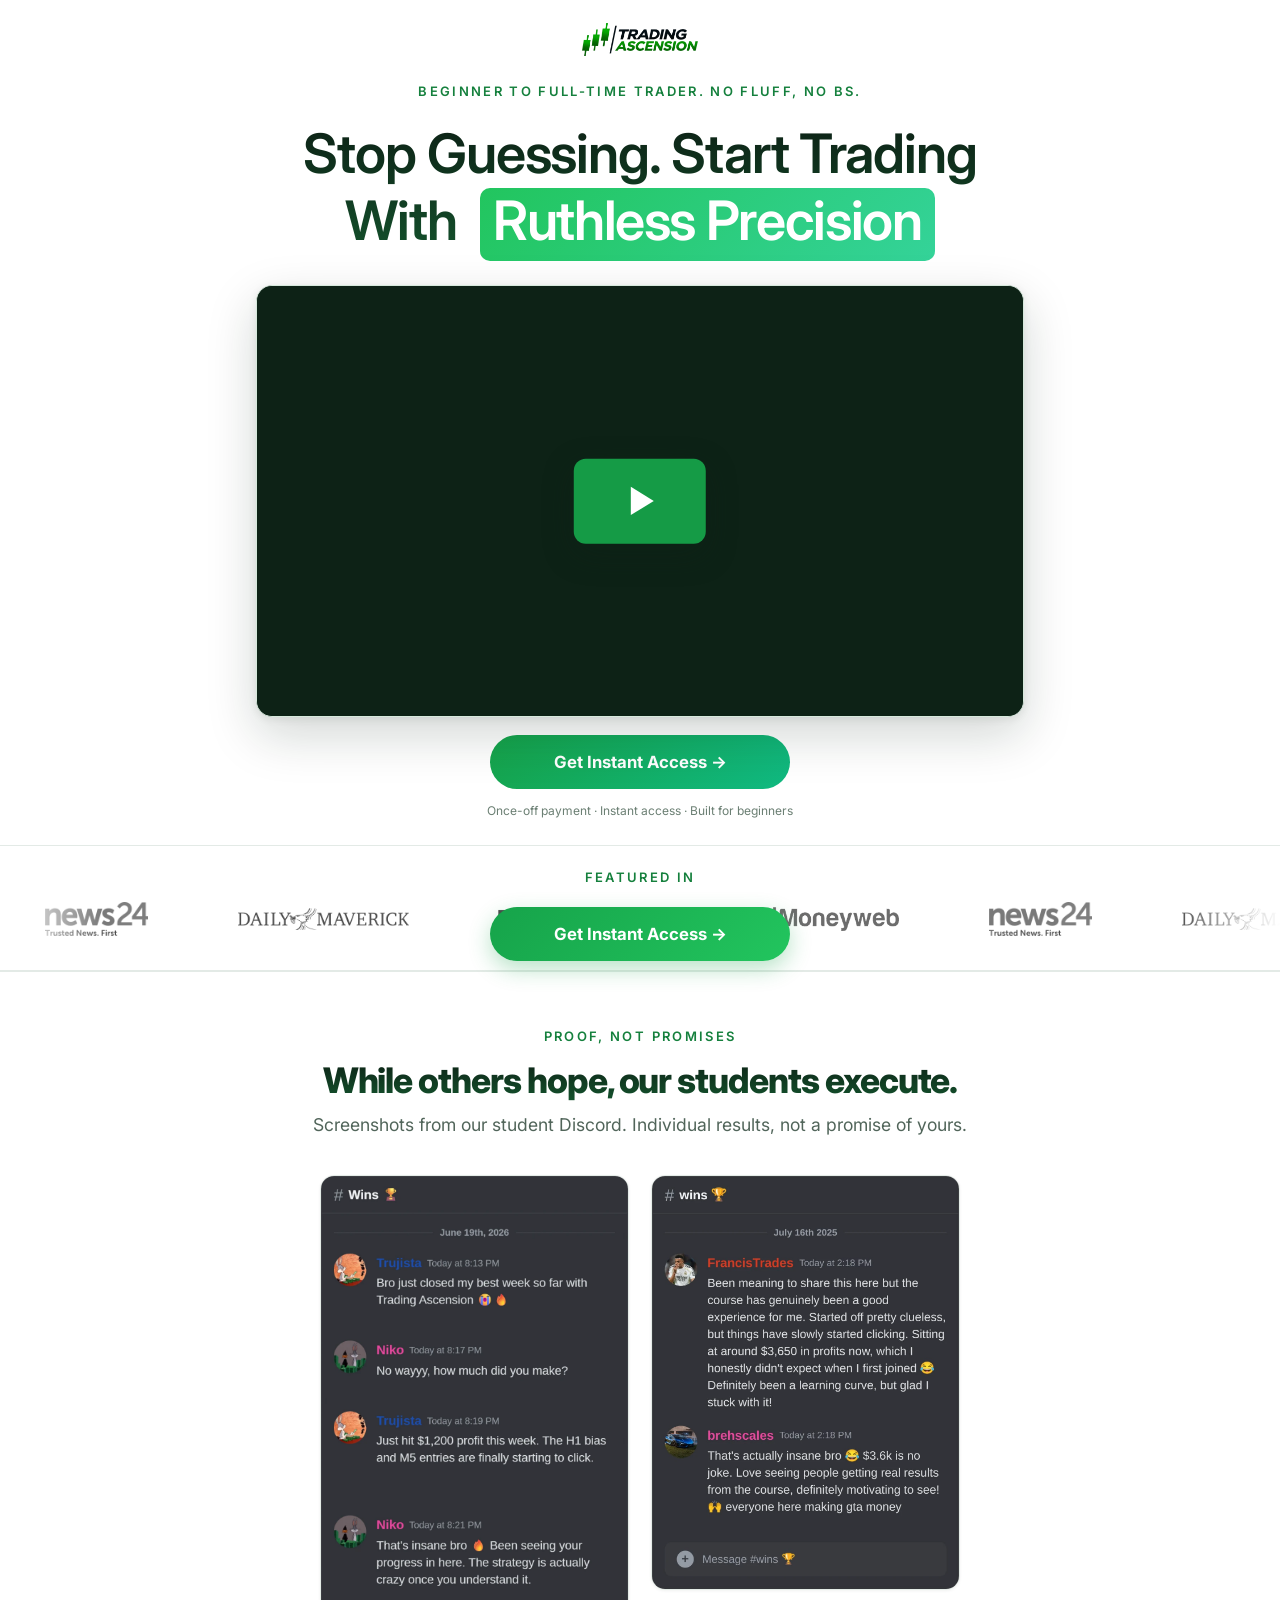
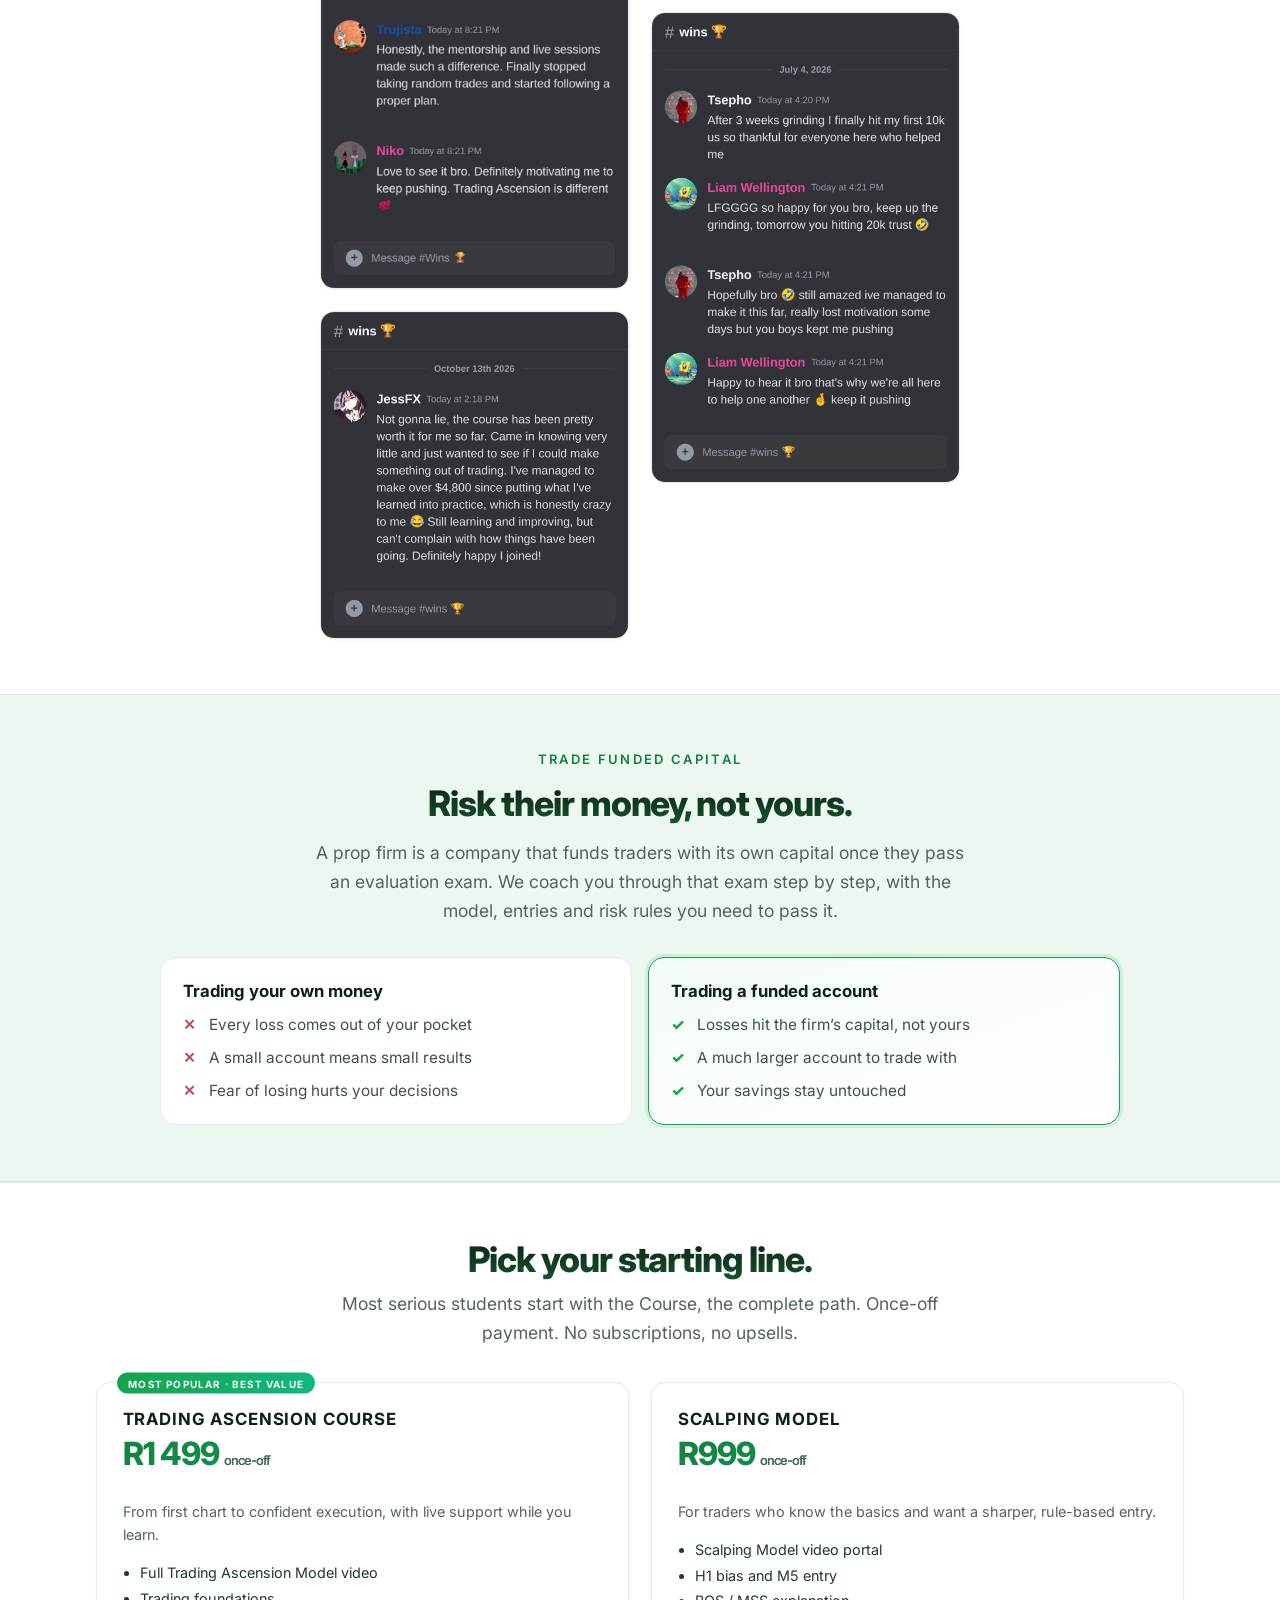
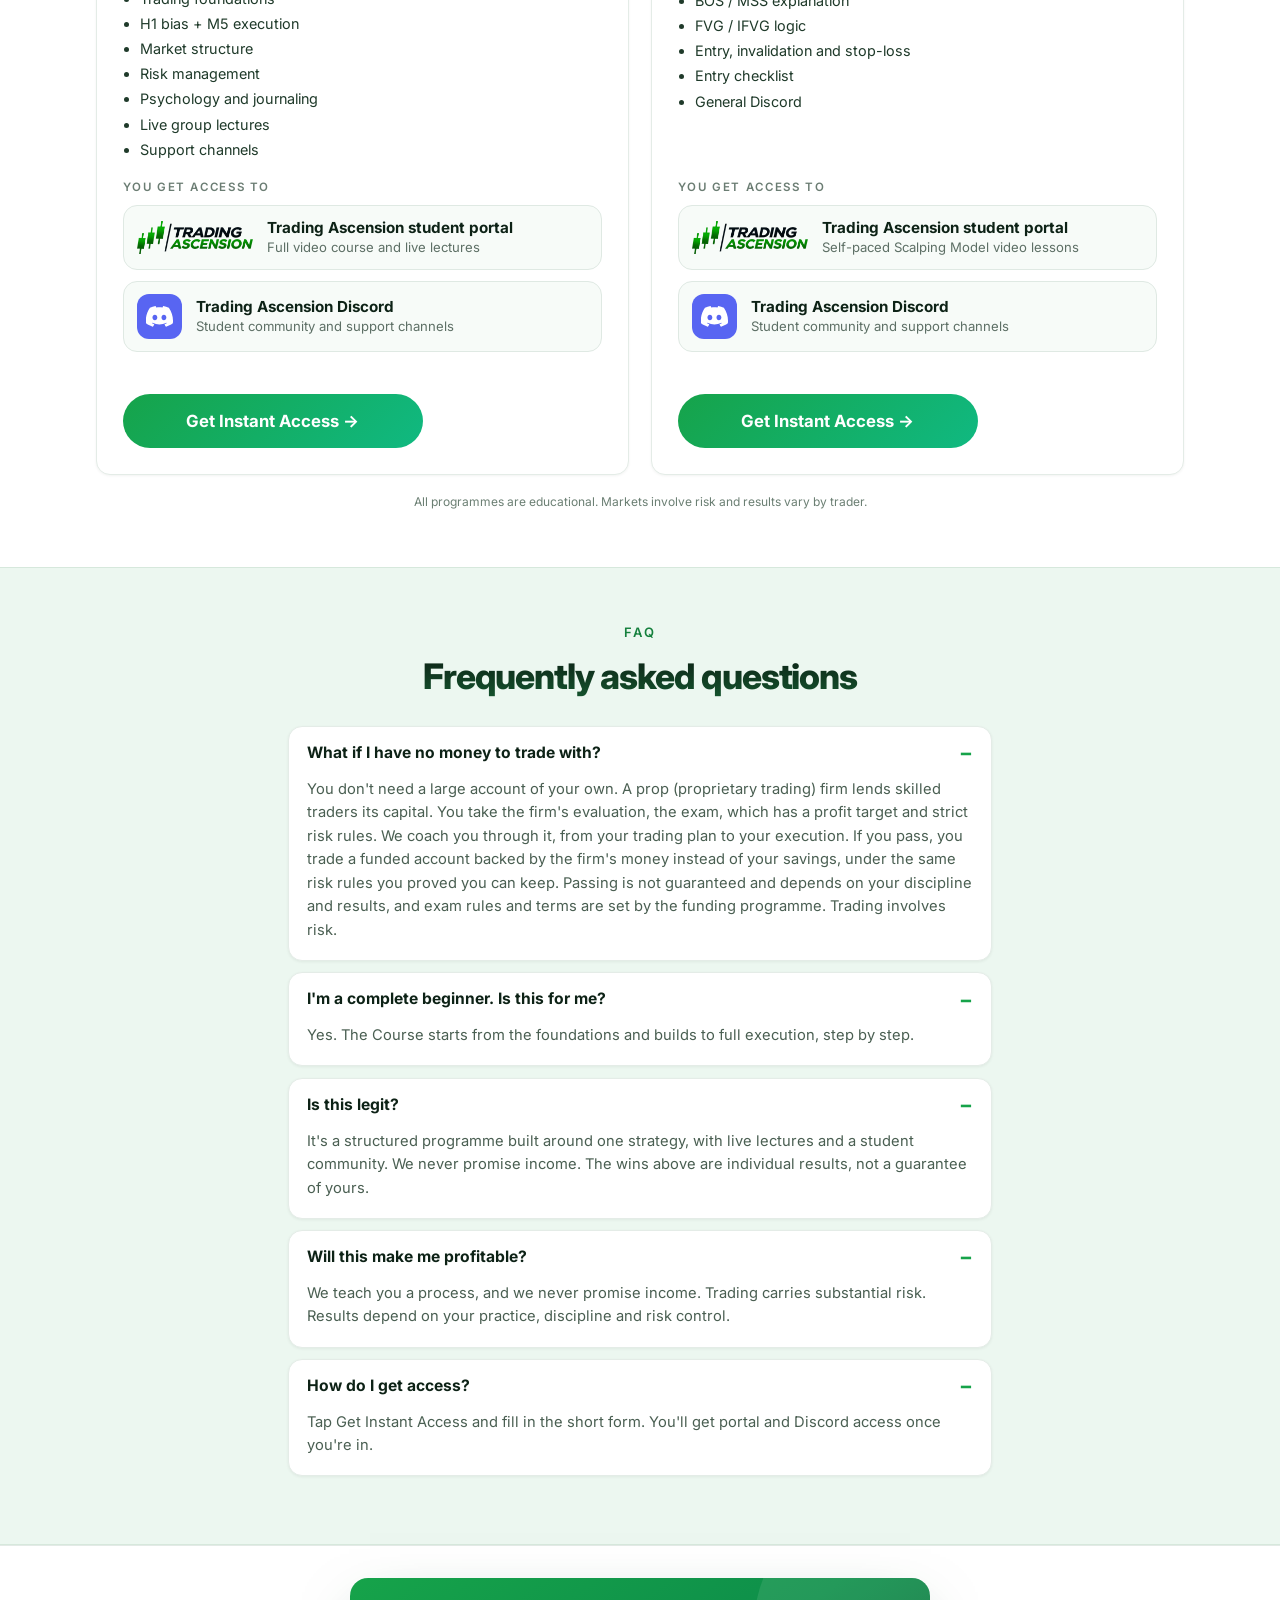
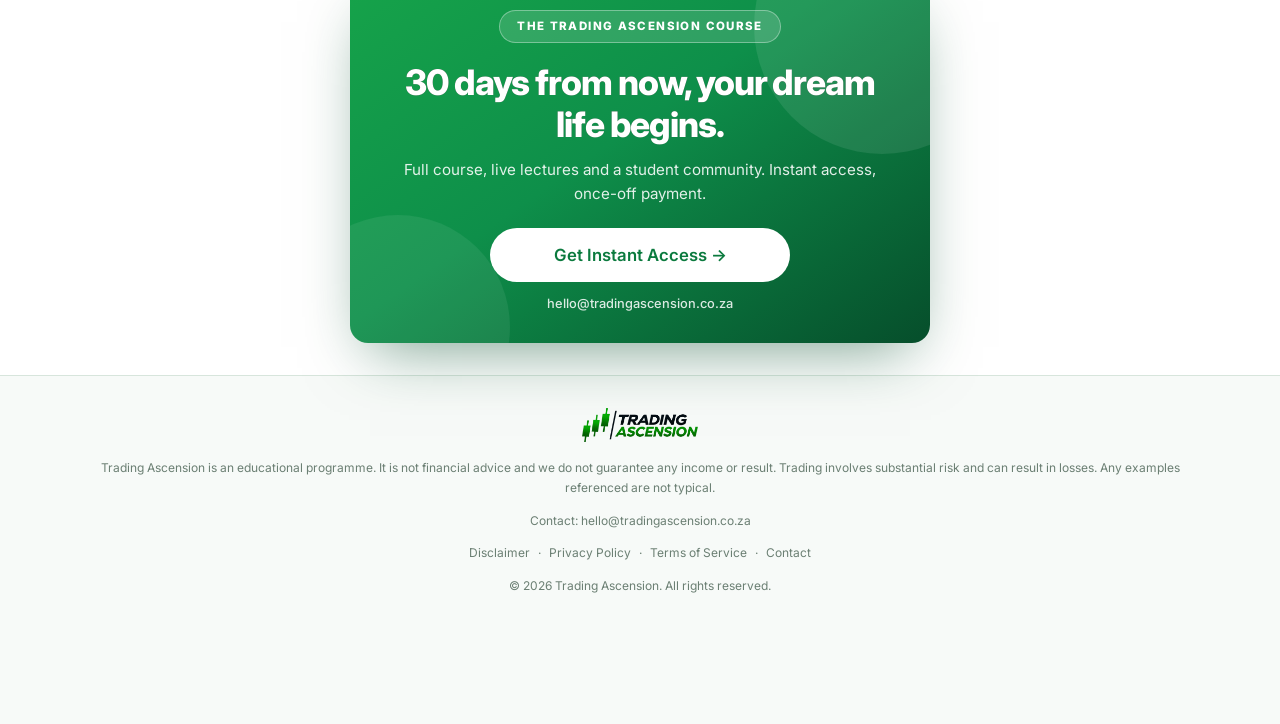
==== commit ff11a5b3: "Require complete lead form with valid South African mobile; preconnect to Whop Co-Authored-By: Claud" ====
--- a/index.html
+++ b/index.html
@@ -8,7 +8,7 @@
 <meta name="description" content="Trading Ascension — a trading course built around one clear, repeatable strategy: H1 bias, M5 entries, fixed risk.">
 <meta property="og:title" content="Trading Ascension — Trading Course">
 <meta property="og:description" content="One repeatable strategy, step-by-step lessons and live support while you learn.">
-<link rel="preconnect" href="https://fonts.googleapis.com"><link rel="preconnect" href="https://fonts.gstatic.com" crossorigin><link href="https://fonts.googleapis.com/css2?family=Inter:wght@400;500;600;700;800&display=swap" rel="stylesheet"><link rel="stylesheet" href="glass.css?v=103"><meta name="theme-color" content="#05030a">
+<link rel="preconnect" href="https://whop.com"><link rel="preconnect" href="https://cdn.whop.com" crossorigin><link rel="dns-prefetch" href="https://whop.com"><link rel="preconnect" href="https://fonts.googleapis.com"><link rel="preconnect" href="https://fonts.gstatic.com" crossorigin><link href="https://fonts.googleapis.com/css2?family=Inter:wght@400;500;600;700;800&display=swap" rel="stylesheet"><link rel="stylesheet" href="glass.css?v=104"><meta name="theme-color" content="#05030a">
 <!-- TikTok Pixel Code Start -->
 <script>
 !function (w, d, t) {
@@ -132,7 +132,7 @@
    <p class="sub">You're 60 seconds from joining <b id="lead-plan"></b>. Add your details and we'll set up your student portal and Discord access.</p>
    <label>Full Name<input name="name" type="text" autocomplete="name" placeholder="Your first and last name" required></label>
    <label>Email Address<input name="email" type="email" autocomplete="email" inputmode="email" placeholder="you@email.com" required></label>
-   <label>WhatsApp Number<span class="ph"><select name="cc" aria-label="Country code"><option value="+27">ZA +27</option><option value="+267">BW +267</option><option value="+264">NA +264</option><option value="+263">ZW +263</option><option value="+254">KE +254</option><option value="+234">NG +234</option><option value="+44">UK +44</option><option value="+1">US +1</option></select><input name="phone" type="tel" autocomplete="tel-national" inputmode="tel" placeholder="WhatsApp number" required></span></label>
+   <label>WhatsApp Number<span class="ph"><select name="cc" aria-label="Country code"><option value="+27">ZA +27</option></select><input name="phone" type="tel" autocomplete="tel-national" inputmode="tel" placeholder="082 123 4567" maxlength="16" required></span></label>
    <button class="btn submit" type="submit">Go to Step #2 →</button>
    <p class="fine">🔒 Secure &amp; encrypted. We respect your privacy.<br>We'll only use your details to contact you about your order.</p>
   </form>
@@ -154,6 +154,6 @@
 function upd(){var r=fb?fb.getBoundingClientRect():null;var seen=r&&r.top<window.innerHeight&&r.bottom>0;var show=window.scrollY>240&&!seen&&!document.body.classList.contains('modal-open')&&!document.querySelector('.checkout.open')&&!document.querySelector('#lead-modal.open');
 if(show!==on){on=show;s.classList.toggle('show',show);s.setAttribute('aria-hidden',show?'false':'true');s.querySelector('button').tabIndex=show?0:-1;}}
 window.addEventListener('scroll',upd,{passive:true});setInterval(upd,400);})();
-</script><script src="main.js?v=109"></script>
+</script><script src="main.js?v=112"></script>
 </body>
 </html>
--- a/glass.css
+++ b/glass.css
@@ -795,3 +795,6 @@
 .pp-xmount{min-height:0}
 .pp-or{display:flex;align-items:center;gap:12px;margin:16px 0 4px;color:var(--mute);font-size:13px}
 .pp-or:before,.pp-or:after{content:"";flex:1;height:1px;background:#e5e7eb}
+
+.pp-wallet{display:block;width:100%;padding:16px;margin-top:4px;font:700 16px Inter,system-ui,sans-serif;color:#fff;background:#000;border:0;border-radius:12px;cursor:pointer}
+.pp-wallet:disabled{opacity:.6;cursor:wait}
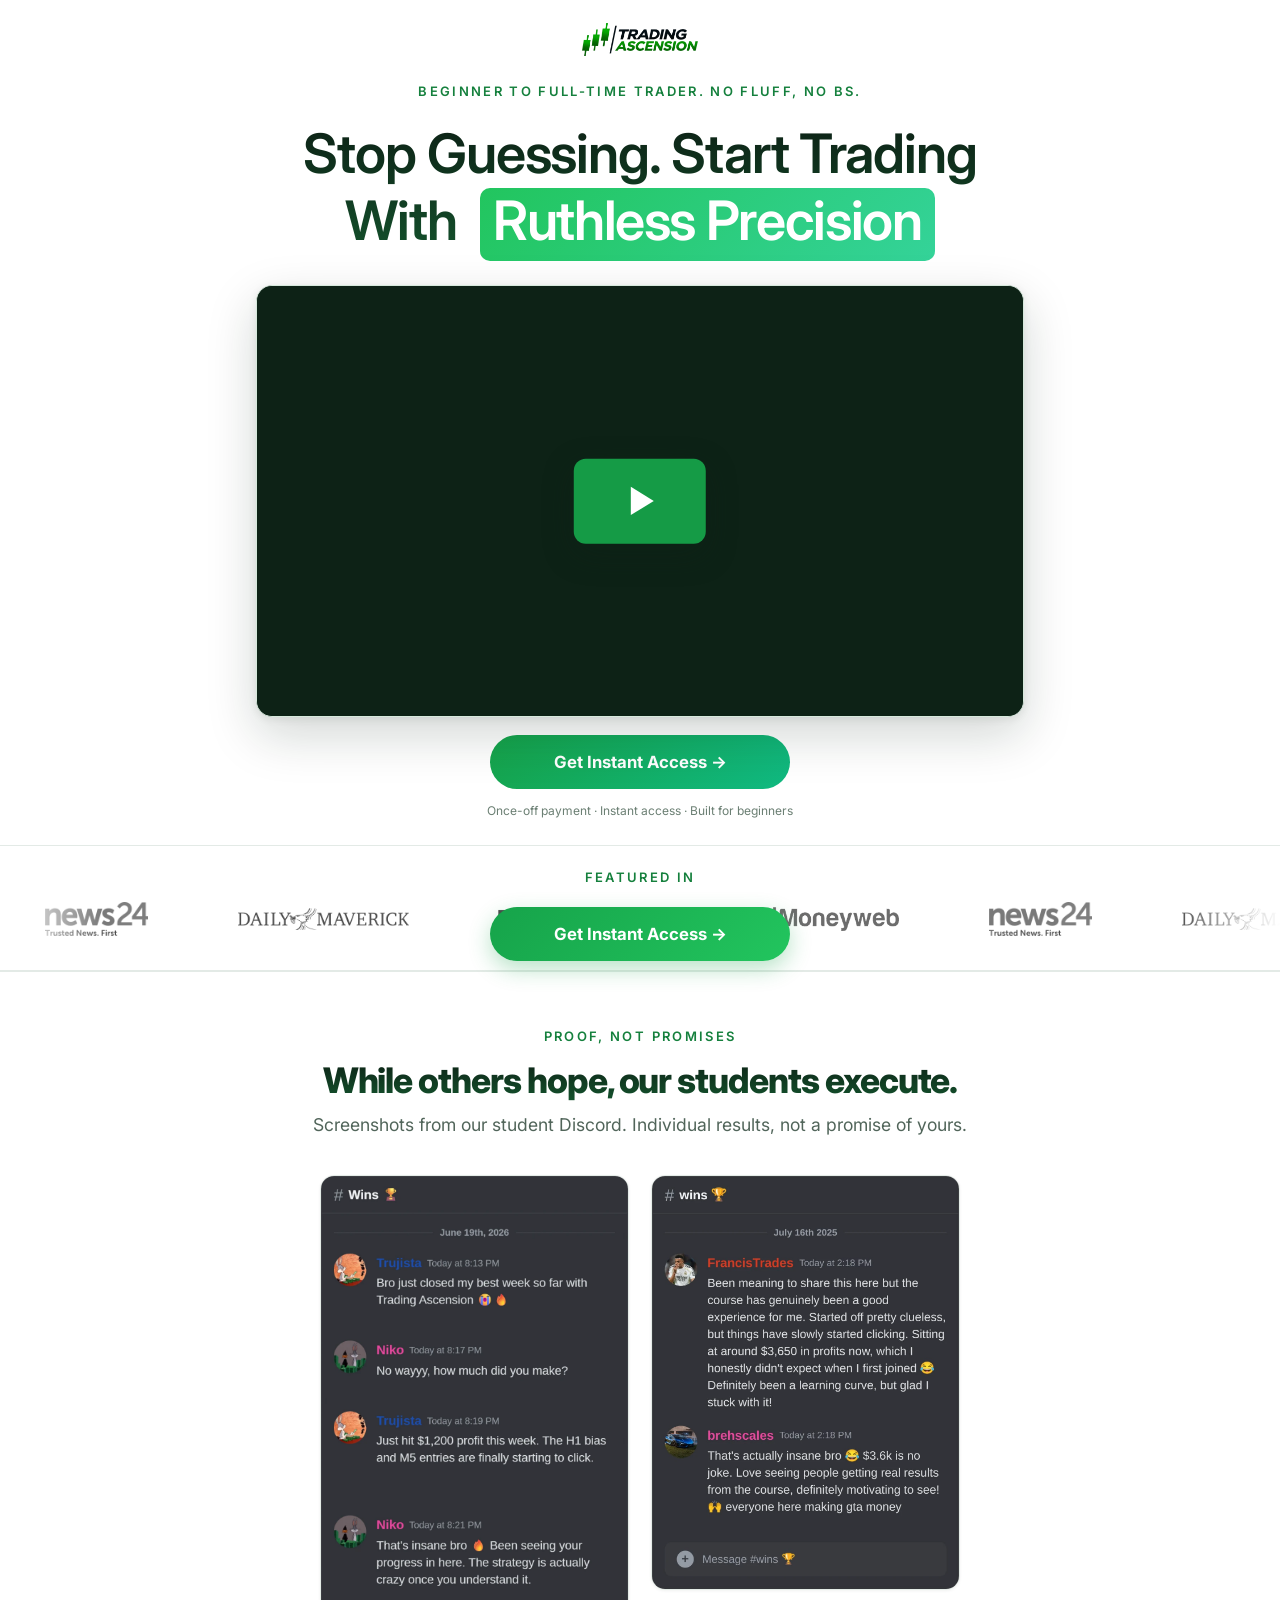
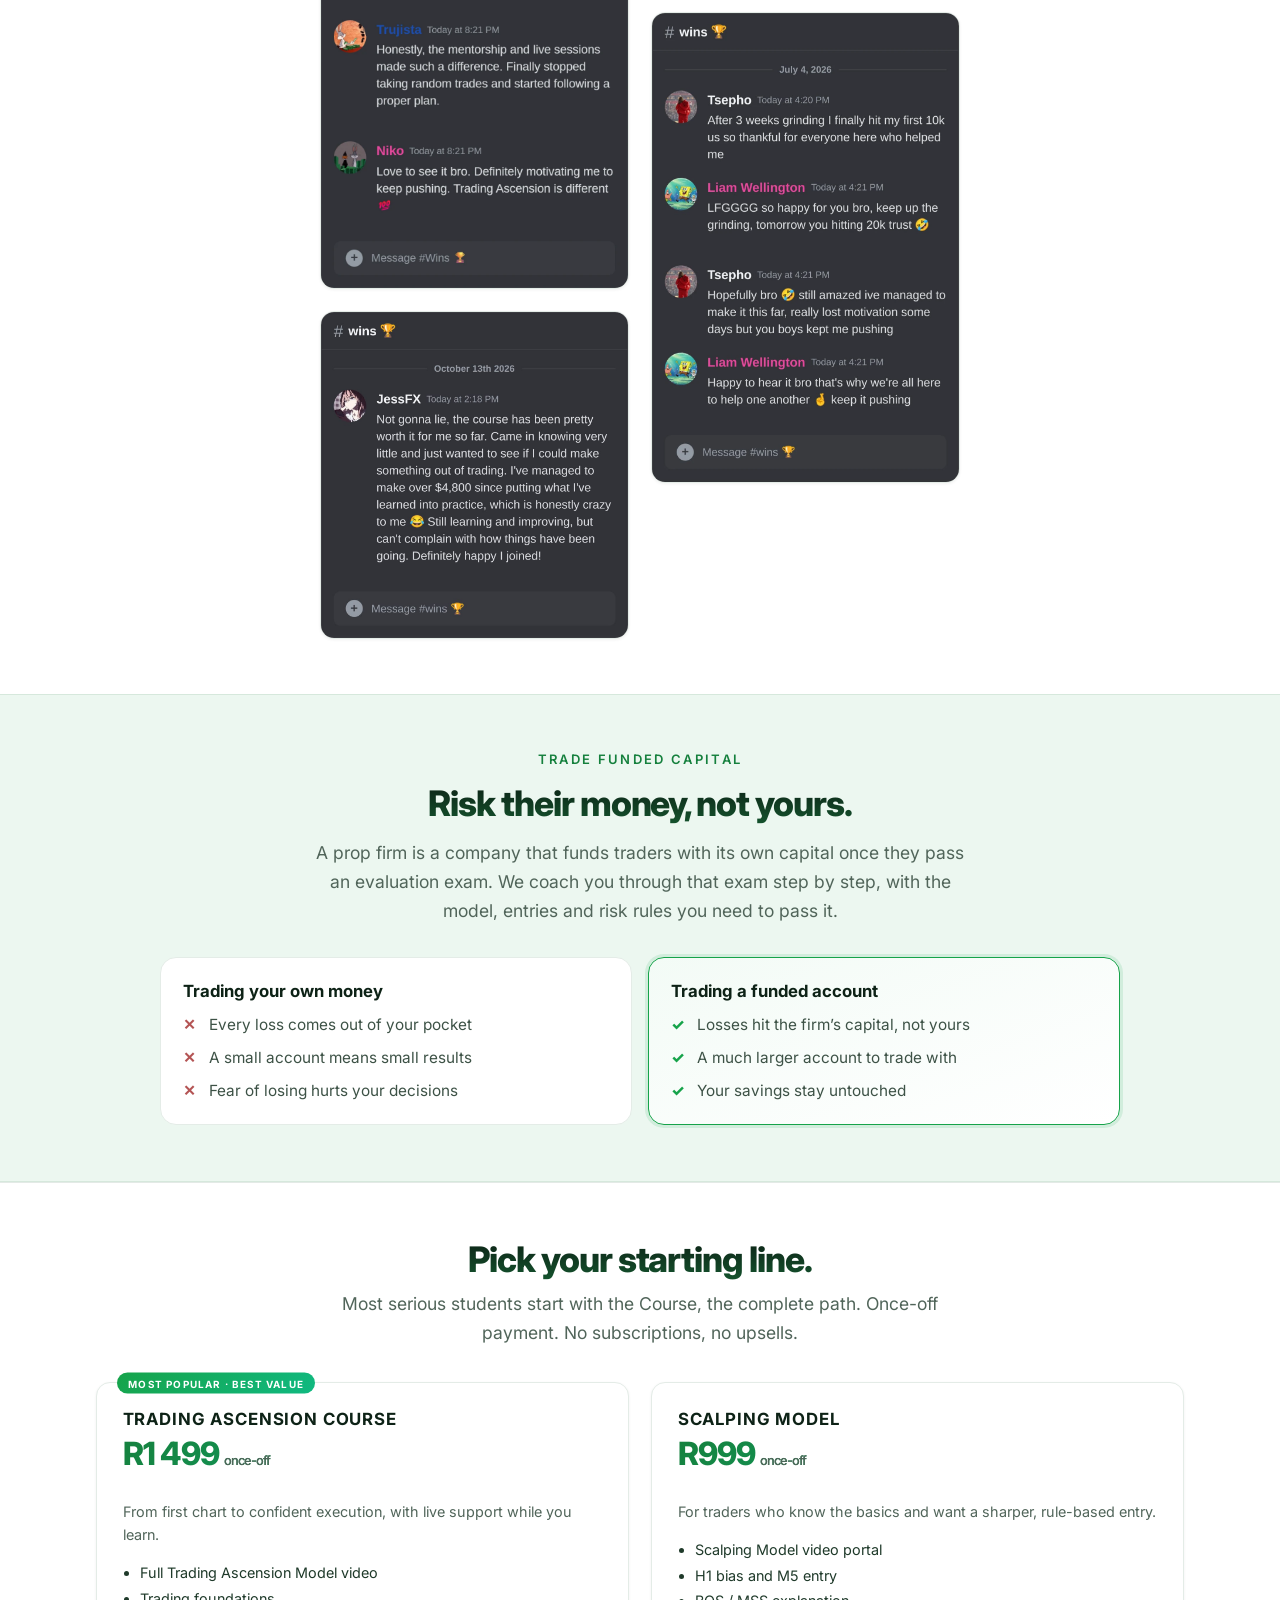
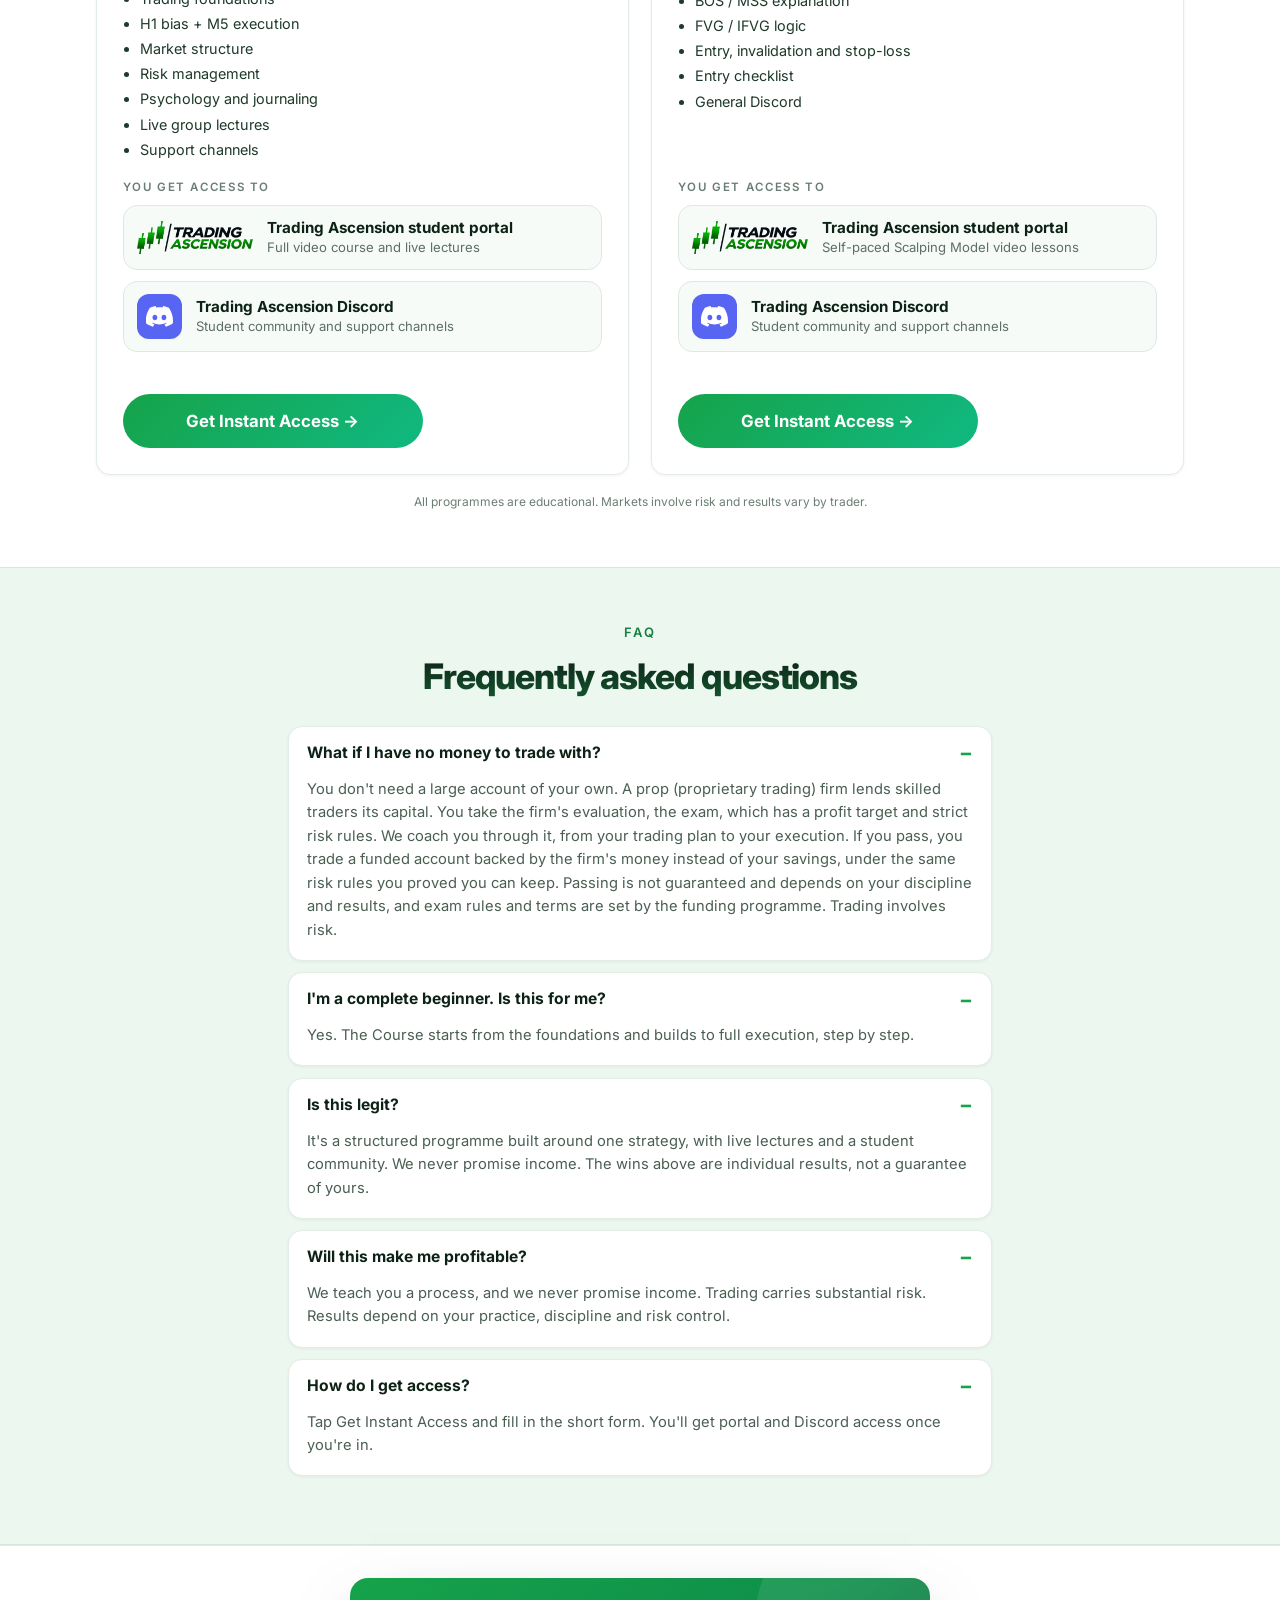
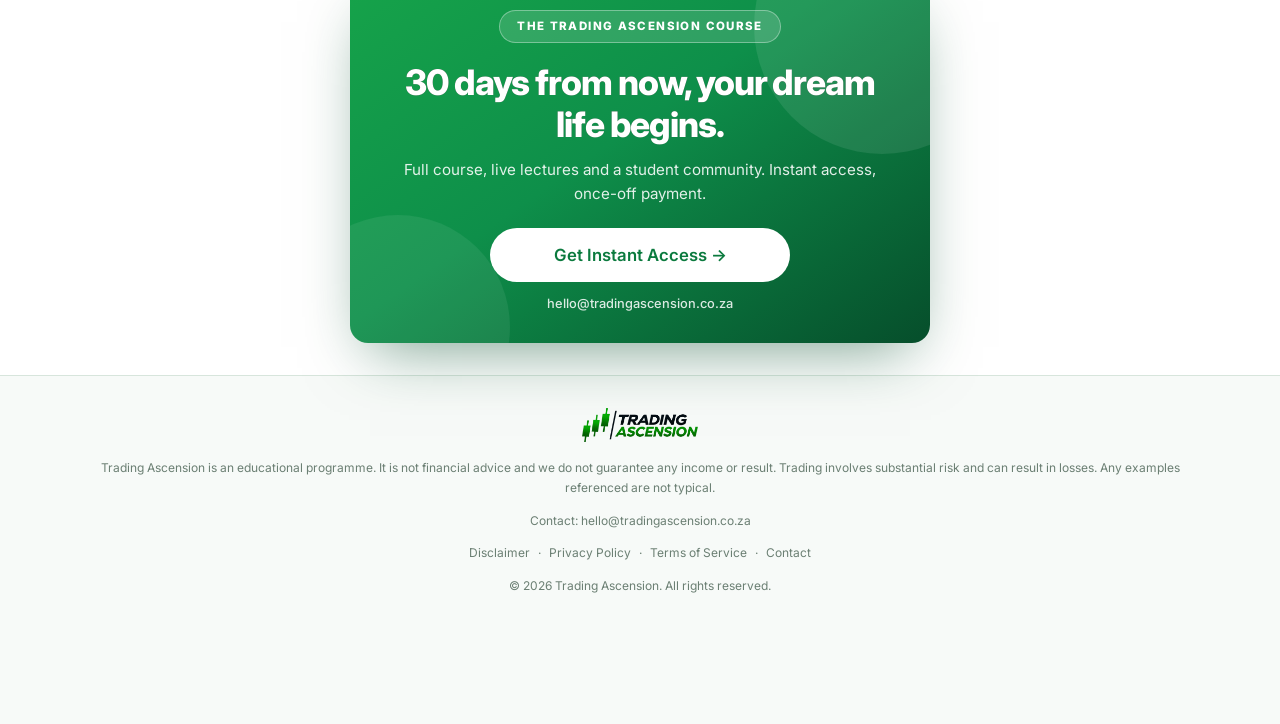
==== commit 80ecc50a: "Request the Whop checkout link when the form opens so the redirect after submit is near-instant Co-A" ====
--- a/index.html
+++ b/index.html
@@ -154,6 +154,6 @@
 function upd(){var r=fb?fb.getBoundingClientRect():null;var seen=r&&r.top<window.innerHeight&&r.bottom>0;var show=window.scrollY>240&&!seen&&!document.body.classList.contains('modal-open')&&!document.querySelector('.checkout.open')&&!document.querySelector('#lead-modal.open');
 if(show!==on){on=show;s.classList.toggle('show',show);s.setAttribute('aria-hidden',show?'false':'true');s.querySelector('button').tabIndex=show?0:-1;}}
 window.addEventListener('scroll',upd,{passive:true});setInterval(upd,400);})();
-</script><script src="main.js?v=112"></script>
+</script><script src="main.js?v=113"></script>
 </body>
 </html>
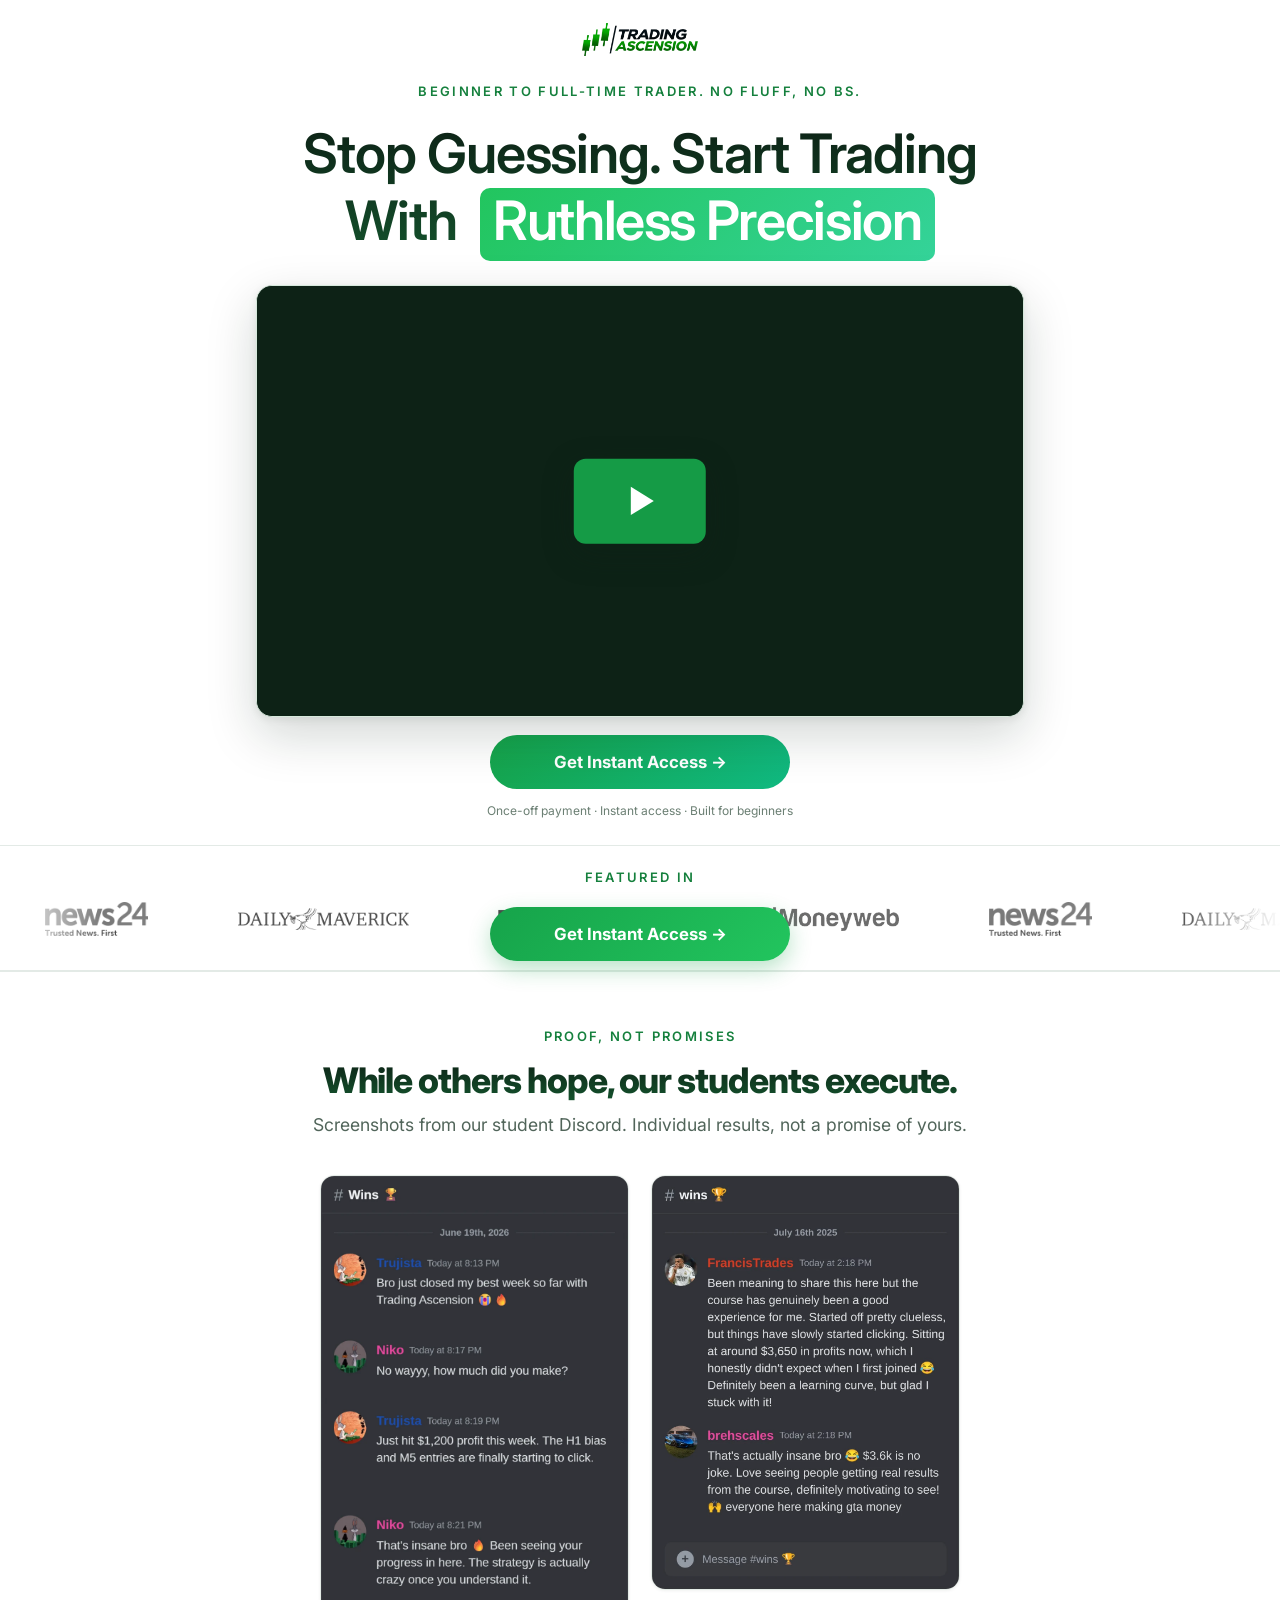
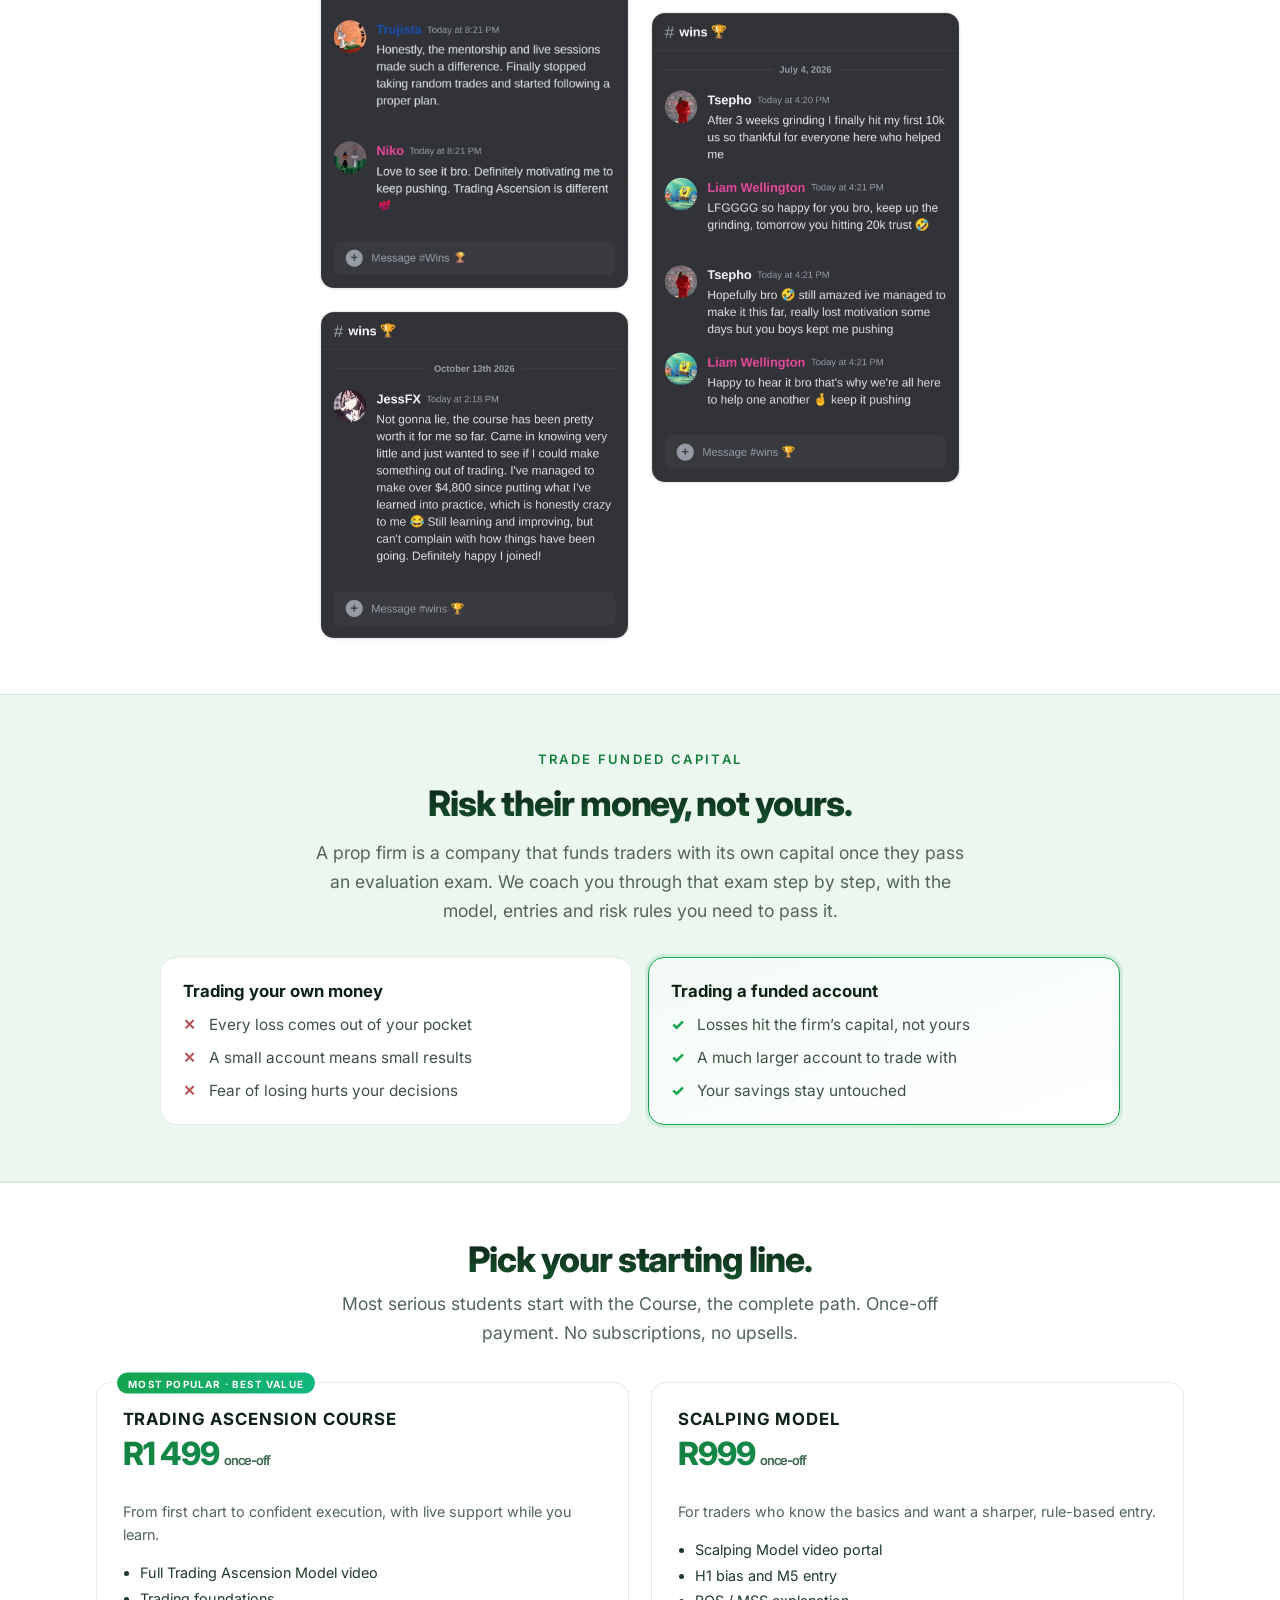
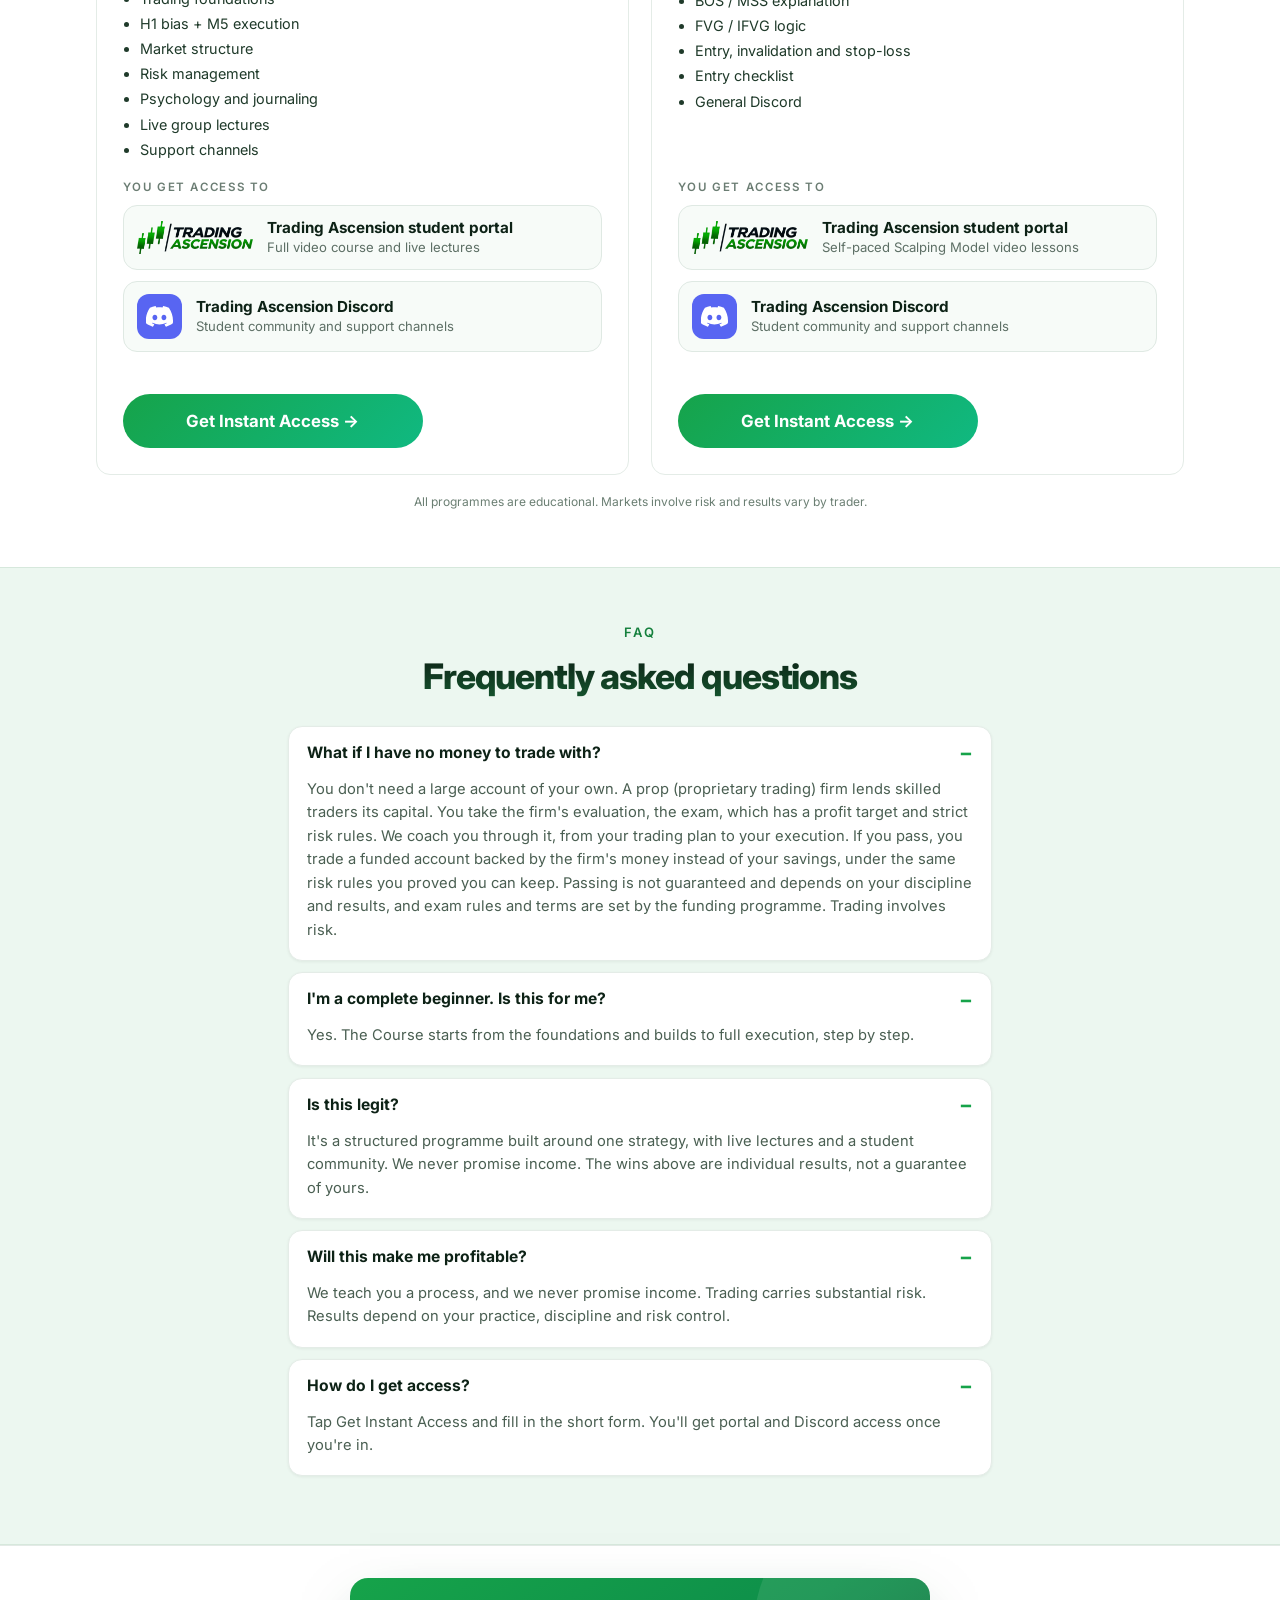
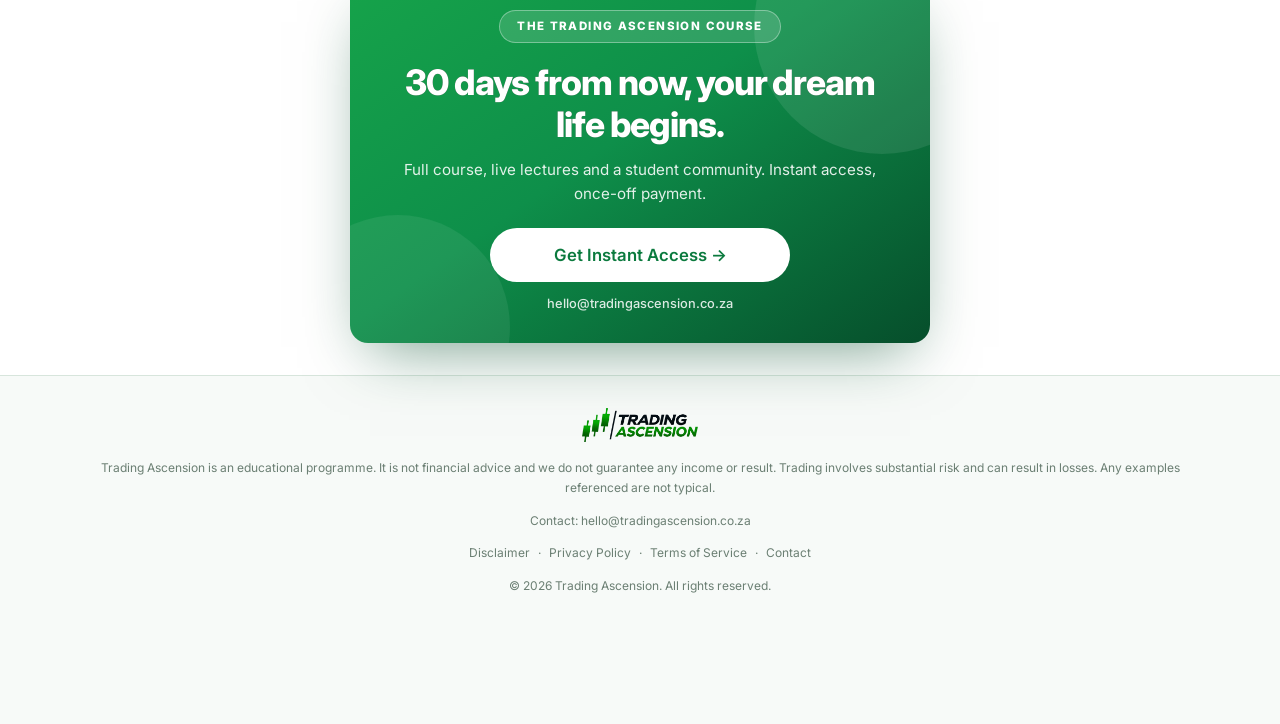
==== commit f3d803cf: "Cache-bust main.js so new chapter times load Co-Authored-By: Claude Sonnet 5.5 <noreply@anthropic.co" ====
--- a/index.html
+++ b/index.html
@@ -28,7 +28,7 @@
  <div class="wrap">
   <p class="eyebrow">Beginner to full-time trader. No fluff, no BS.</p>
   <h1>Stop Guessing. Start Trading With <span class="accent">Ruthless Precision</span></h1>
-  <div class="video"><video id="vsl" playsinline preload="auto" src="assets/vsl.mp4?v=5#t=0.1" aria-label="The Trading Ascension Model, explained"></video></div>
+  <div class="video"><video id="vsl" playsinline preload="auto" src="assets/vsl.mp4?v=6#t=0.1" aria-label="The Trading Ascension Model, explained"></video></div>
   <div class="cta-row"><a class="btn" href="#programmes" data-goto="programmes">Get Instant Access →</a></div>
   <p class="fine hero-note">Once-off payment · Instant access · Built for beginners</p>
  </div>
@@ -154,6 +154,6 @@
 function upd(){var r=fb?fb.getBoundingClientRect():null;var seen=r&&r.top<window.innerHeight&&r.bottom>0;var show=window.scrollY>240&&!seen&&!document.body.classList.contains('modal-open')&&!document.querySelector('.checkout.open')&&!document.querySelector('#lead-modal.open');
 if(show!==on){on=show;s.classList.toggle('show',show);s.setAttribute('aria-hidden',show?'false':'true');s.querySelector('button').tabIndex=show?0:-1;}}
 window.addEventListener('scroll',upd,{passive:true});setInterval(upd,400);})();
-</script><script src="main.js?v=113"></script>
+</script><script src="main.js?v=115"></script>
 </body>
 </html>
